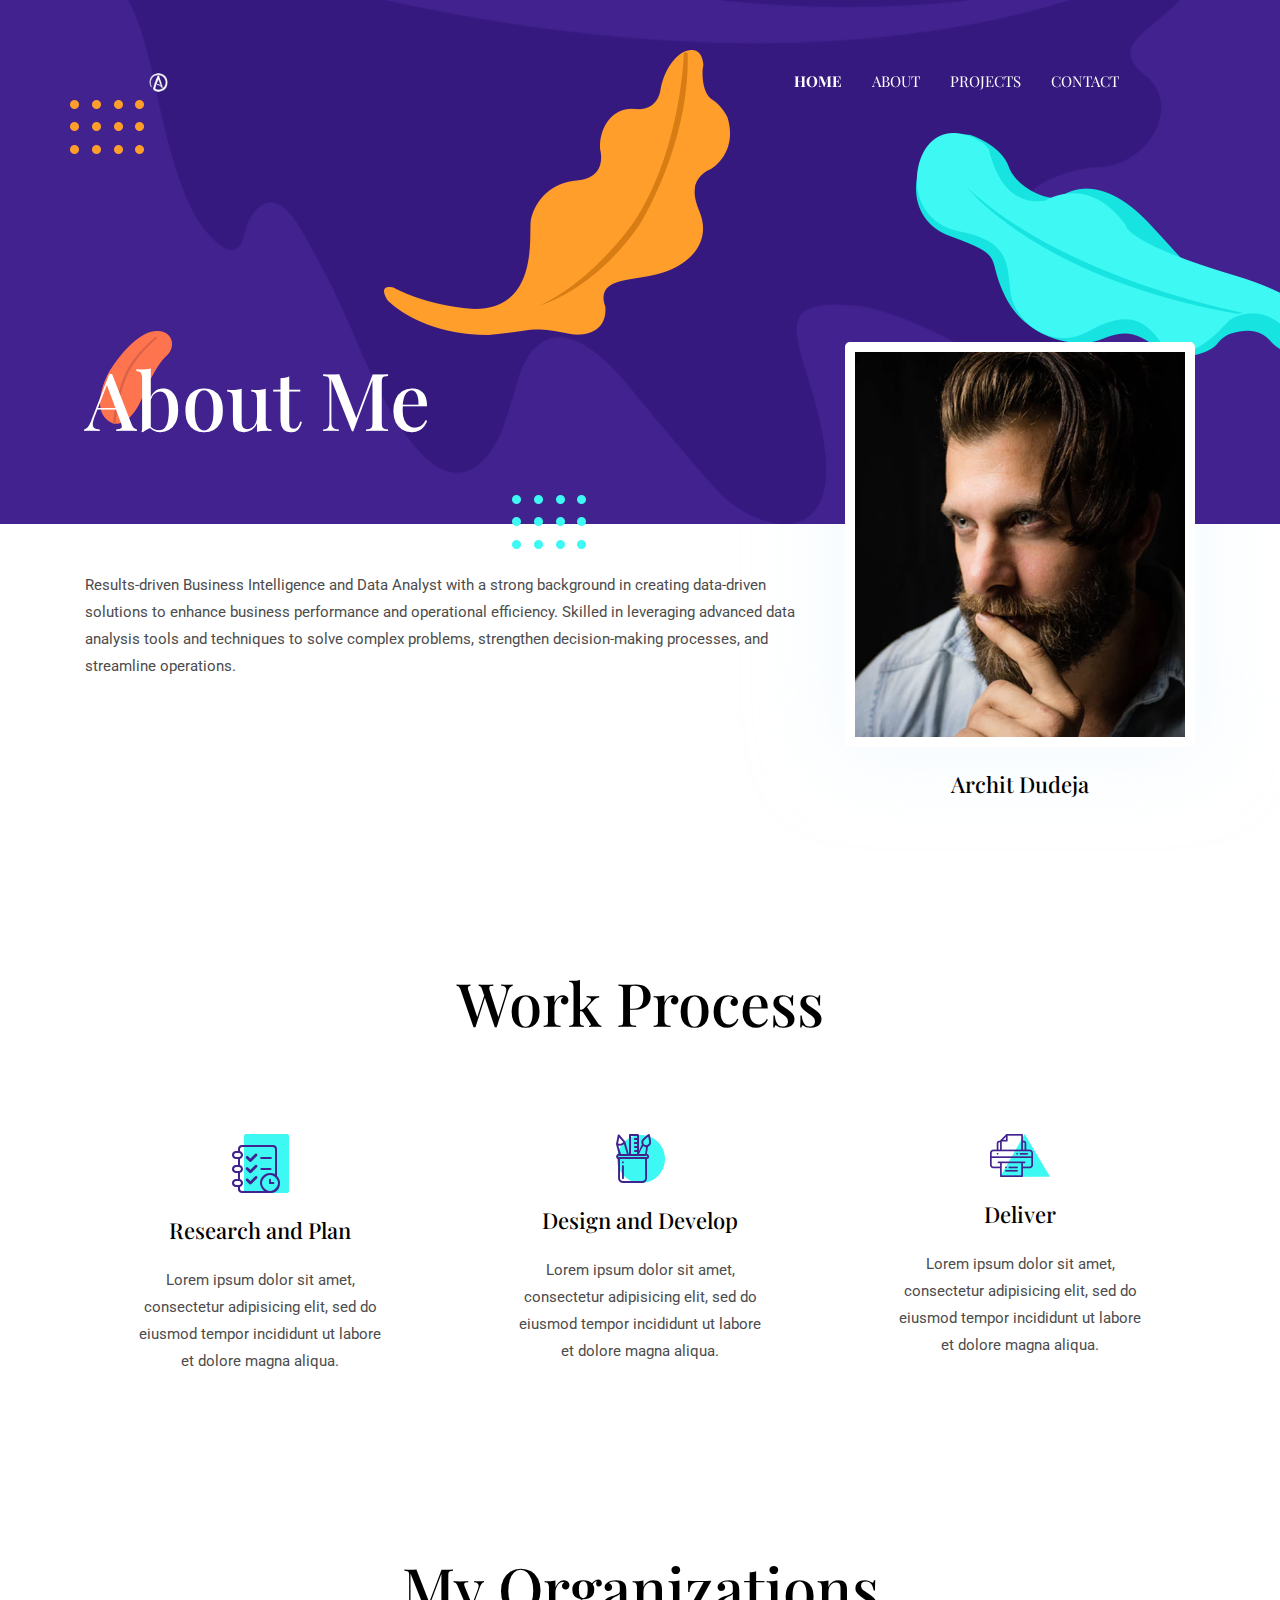
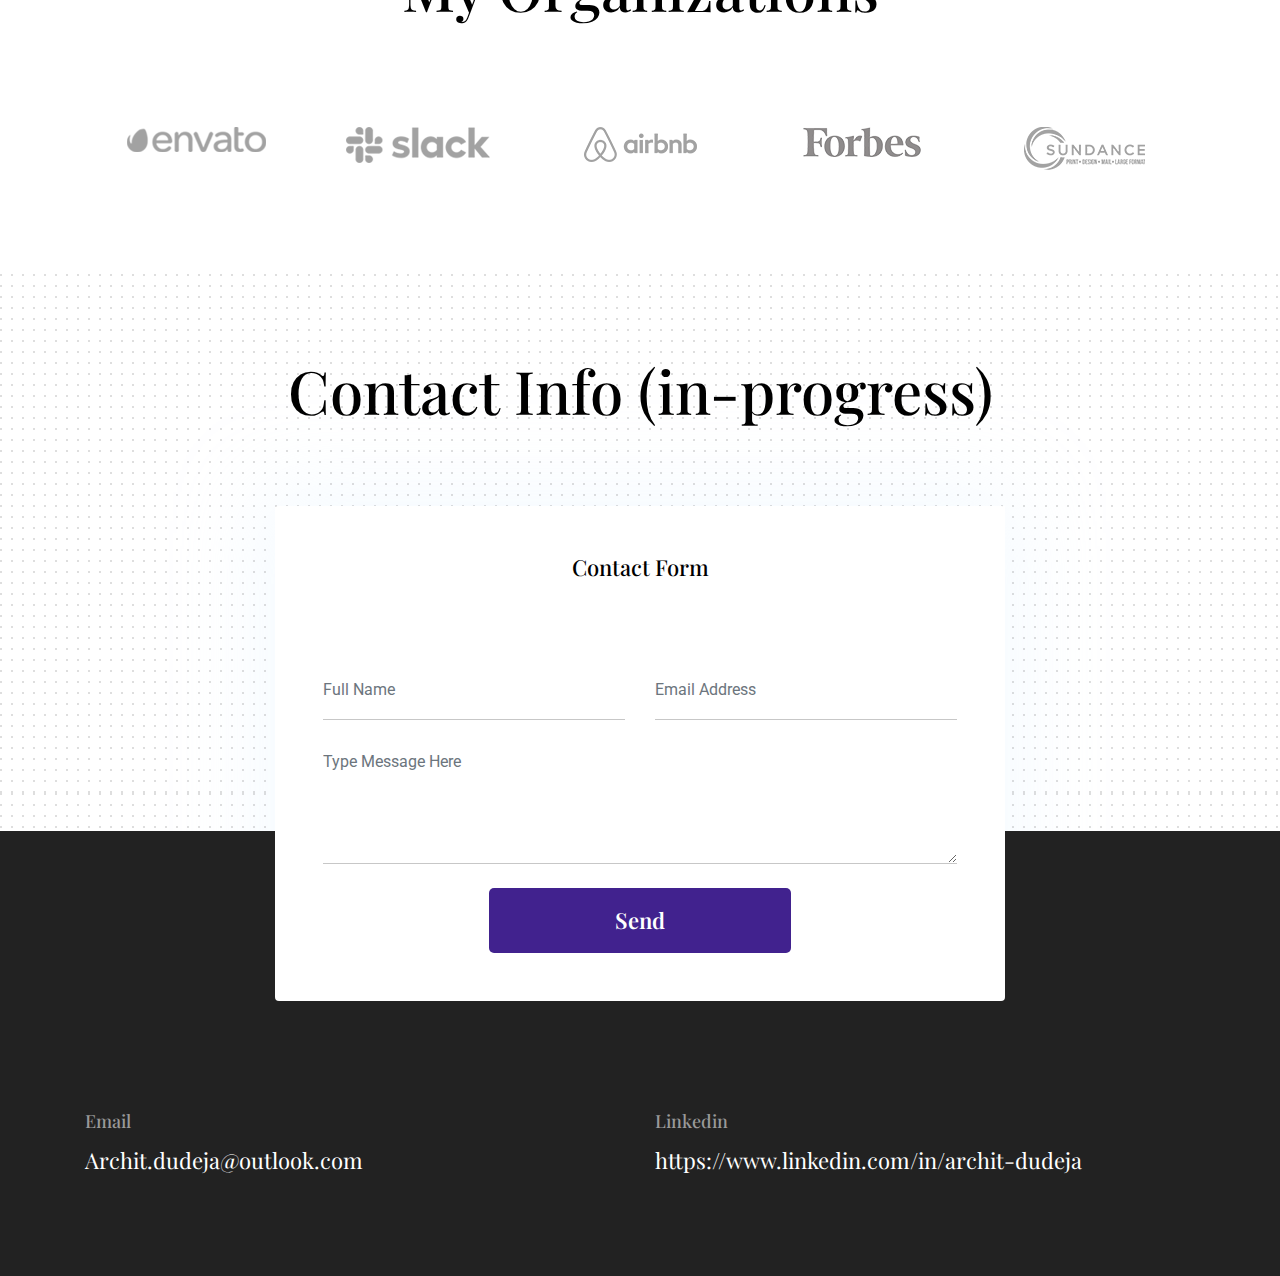
==== about.html @ 845e887b "New Website" ====
<!DOCTYPE html>


<html lang="en">
<head>

  <!-- Basic Page Needs
  ================================================== -->
  <meta charset="utf-8">
  <title>Archit Dudeja's Portfolio </title>

  <!-- Mobile Specific Metas
  ================================================== -->
  <meta http-equiv="X-UA-Compatible" content="IE=edge">
  <meta name="description" content="Portfolio">
  <meta name="viewport" content="width=device-width, initial-scale=1.0, maximum-scale=5.0">
  <meta name="author" content="Archit Dudeja">
  <meta name="generator" content="Themefisher Kross Template v1.0">
  
  <!-- theme meta -->
  <meta name="theme-name" content="kross" />
  
  <!-- Favicon -->
  <link rel="shortcut icon" type="image/x-icon" href="images/icon.ico" />
  
  <!-- Bootstrap -->
  <link rel="stylesheet" href="plugins/bootstrap/bootstrap.min.css">
  <!-- slick slider -->
  <link rel="stylesheet" href="plugins/slick/slick.css">
  <!-- themefy-icon -->
  <link rel="stylesheet" href="plugins/themify-icons/themify-icons.css">

  <!-- Main Stylesheet -->
  <link href="css/style.css" rel="stylesheet">

</head>
<body>
  

<header class="navigation fixed-top">
  <nav class="navbar navbar-expand-lg navbar-dark">
    <a class="navbar-brand font-tertiary h3" href="index.html"><img src="images/adlogo.png" alt="Archit Dudeja" height="4%" width="4%" ></a>
    <button class="navbar-toggler" type="button" data-toggle="collapse" data-target="#navigation"
      aria-controls="navigation" aria-expanded="false" aria-label="Toggle navigation">
      <span class="navbar-toggler-icon"></span>
    </button>

    <div class="collapse navbar-collapse text-center" id="navigation">
      <ul class="navbar-nav ml-auto">
        <li class="nav-item active">
          <a class="nav-link" href="index.html">Home</a>
        </li>
        <li class="nav-item">
          <a class="nav-link" href="about.html">about</a>
        </li>
        <li class="nav-item">
          <a class="nav-link" href="index.html#projects">Projects</a>
        </li>
        <li class="nav-item">
          <a class="nav-link" href="index.html#contact">Contact</a>
        </li>
      </ul>
    </div>
  </nav>
</header>

<!-- page title -->
<section class="page-title-alt bg-primary position-relative">
  <div class="container">
    <div class="row">
      <div class="col-12">
        <h1 class="text-white font-tertiary">About Me</h1>
      </div>
    </div>
  </div>
  <!-- background shapes -->
  <img src="images/illustrations/leaf-bg-top.png" alt="illustrations" class="bg-shape-1 w-100">
  <img src="images/illustrations/dots-group-sm.png" alt="illustrations" class="bg-shape-2">
  <img src="images/illustrations/leaf-yellow.png" alt="illustrations" class="bg-shape-3">
  <img src="images/illustrations/leaf-orange.png" alt="illustrations" class="bg-shape-4">
  <img src="images/illustrations/dots-group-cyan.png" alt="illustrations" class="bg-shape-5">
  <img src="images/illustrations/leaf-cyan-lg.png" alt="illustrations" class="bg-shape-6">
</section>
<!-- /page title -->

<!-- about -->
<section class="section pt-5">
  <div class="container">
    <div class="row">
      <div class="col-md-8">
        <p>Results-driven Business Intelligence and Data Analyst with a strong background in creating data-driven solutions to enhance business
          performance and operational efficiency. Skilled in leveraging advanced data analysis tools and techniques to solve complex problems,
          strengthen decision-making processes, and streamline operations.</p>
        
      </div>
      <div class="col-md-4 text-center drag-lg-top">
        <div class="shadow-down mb-4">
          <img src="images/about/author.jpg" alt="author" class="img-fluid w-100 rounded-lg border-thick border-white">
        </div>
        <h4>Archit Dudeja</h4>
      </div>
    </div>
  </div>
</section>
<!-- /about -->

<!-- Work Process -->
<section class="section">
  <div class="container">
    <div class="row justify-content-around">
      <div class="col-lg-12 text-center">
        <h2 class="section-title">Work Process</h2>
      </div>
      <div class="col-lg-3 col-md-4 text-center hover-shadow pt-3">
        <div class="">
          <img src="images/icons/plan.png" class="mb-4" alt="icon">
          <h4 class="mb-4">Research and Plan</h4>
          <p>Lorem ipsum dolor sit amet, consectetur adipisicing elit, sed do eiusmod tempor incididunt ut labore et
            dolore magna aliqua.</p>
        </div>
      </div>
      <div class="col-lg-3 col-md-4 text-center hover-shadow pt-3">
        <img src="images/icons/design.png" class="mb-4" alt="icon">
        <h4 class="mb-4">Design and Develop</h4>
        <p>Lorem ipsum dolor sit amet, consectetur adipisicing elit, sed do eiusmod tempor incididunt ut labore et
          dolore magna aliqua.</p>
      </div>
      <div class="col-lg-3 col-md-4 text-center hover-shadow pt-3">
        <img src="images/icons/print.png" class="mb-4" alt="icon">
        <h4 class="mb-4">Deliver</h4>
        <p>Lorem ipsum dolor sit amet, consectetur adipisicing elit, sed do eiusmod tempor incididunt ut labore et
          dolore magna aliqua.</p>
      </div>
    </div>
  </div>
</section>
<!-- ./Work Process -->

<!-- team --
<section class="section bg-cover" data-background="images/backgrounds/team-bg.png">
  <div class="container">
    <div class="row">
      <div class="col-12 text-center">
        <h2 class="section-title">My Team</h2>
      </div>
      <div class="col-md-4 col-sm-6 mb-4 mb-md-0">
        <div class="card text-center">
          <img src="images/team/member-1.png" class="card-img-top">
          <div class="card-body">
            <h4 class="card-title">Jack Schenziwe</h4>
            <p class="text-light font-secondary">Project Manager</p>
          </div>
        </div>
      </div>
      <div class="col-md-4 col-sm-6 mb-4 mb-md-0">
        <div class="card text-center">
          <img src="images/team/member-2.png" class="card-img-top">
          <div class="card-body">
            <h4 class="card-title">Jack Schenziwe</h4>
            <p class="text-light font-secondary">Project Manager</p>
          </div>
        </div>
      </div>
      <div class="col-md-4 col-sm-6 mb-4 mb-md-0">
        <div class="card text-center">
          <img src="images/team/member-3.png" class="card-img-top">
          <div class="card-body">
            <h4 class="card-title">Jack Schenziwe</h4>
            <p class="text-light font-secondary">Project Manager</p>
          </div>
        </div>
      </div>
    </div>
  </div>
</section>
 /team -->

<!-- clients -->
<section class="section">
  <div class="container">
    <div class="row">
      <div class="col-12 text-center">
        <h2 class="section-title">My Organizations</h2>
      </div>
    </div>
    <div class="row">
      <div class="col-12">
        <div class="client-logo-slider d-flex align-items-center">
          <a href="contact.html" class="text-center d-block outline-0 p-4"><img class="d-unset img-fluid"
              src="images/clients-logo/client-logo-1.png" alt="client-logo"></a>
          <a href="contact.html" class="text-center d-block outline-0 p-4"><img class="d-unset img-fluid"
              src="images/clients-logo/client-logo-2.png" alt="client-logo"></a>
          <a href="contact.html" class="text-center d-block outline-0 p-4"><img class="d-unset img-fluid"
              src="images/clients-logo/client-logo-3.png" alt="client-logo"></a>
          <a href="contact.html" class="text-center d-block outline-0 p-4"><img class="d-unset img-fluid"
              src="images/clients-logo/client-logo-4.png" alt="client-logo"></a>
          <a href="contact.html" class="text-center d-block outline-0 p-4"><img class="d-unset img-fluid"
              src="images/clients-logo/client-logo-5.png" alt="client-logo"></a>
          <a href="contact.html" class="text-center d-block outline-0 p-4"><img class="d-unset img-fluid"
              src="images/clients-logo/client-logo-1.png" alt="client-logo"></a>
          <a href="contact.html" class="text-center d-block outline-0 p-4"><img class="d-unset img-fluid"
              src="images/clients-logo/client-logo-2.png" alt="client-logo"></a>
          <a href="contact.html" class="text-center d-block outline-0 p-4"><img class="d-unset img-fluid"
              src="images/clients-logo/client-logo-3.png" alt="client-logo"></a>
          <a href="contact.html" class="text-center d-block outline-0 p-4"><img class="d-unset img-fluid"
              src="images/clients-logo/client-logo-4.png" alt="client-logo"></a>
          <a href="contact.html" class="text-center d-block outline-0 p-4"><img class="d-unset img-fluid"
              src="images/clients-logo/client-logo-5.png" alt="client-logo"></a>
        </div>
      </div>
    </div>
  </div>
</section>
<!-- /clients -->

<!-- contact -->
<section class="section section-on-footer" data-background="images/backgrounds/bg-dots.png">
  <div class="container">
    <div class="row">
      <div class="col-12 text-center">
        <h2 class="section-title">Contact Info (in-progress)</h2>
      </div>
      <div class="col-lg-8 mx-auto">
        <div class="bg-white rounded text-center p-5 shadow-down">
          <h4 class="mb-80">Contact Form</h4>
          <form action="#" class="row">
            <div class="col-md-6">
              <input type="text" id="name" name="name" placeholder="Full Name" class="form-control px-0 mb-4" required>
            </div>
            <div class="col-md-6">
              <input type="email" id="email" name="email" placeholder="Email Address" class="form-control px-0 mb-4" required>
            </div>
            <div class="col-12">
              <textarea name="message" id="message" class="form-control px-0 mb-4"
                placeholder="Type Message Here" required></textarea>
            </div>
            <div class="col-lg-6 col-10 mx-auto">
              <button class="btn btn-primary w-100">send</button>
            </div>
          </form>
        </div>
      </div>
    </div>
  </div>
</section>
<!-- /contact -->

<!-- footer -->
<footer class="bg-dark footer-section">
  <div class="section" id="contact">
    <div class="container">
      <div class="row">
        <div class="col-md-6">
          <h5 class="text-light">Email</h5>
          <p class="text-white paragraph-lg font-secondary">Archit.dudeja@outlook.com</p>
        </div>
        
        <div class="col-md-6">
          <h5 class="text-light">Linkedin</h5>
          <p class="text-white paragraph-lg font-secondary">https://www.linkedin.com/in/archit-dudeja</p>
        </div>
      </div>
    </div>
  </div>
 
</footer>
<!-- /footer -->
<!-- /footer -->

<!-- jQuery -->
<script src="plugins/jQuery/jquery.min.js"></script>
<!-- Bootstrap JS -->
<script src="plugins/bootstrap/bootstrap.min.js"></script>
<!-- slick slider -->
<script src="plugins/slick/slick.min.js"></script>
<!-- filter -->
<script src="plugins/shuffle/shuffle.min.js"></script>

<!-- Main Script -->
<script src="js/script.js"></script>

</body>
</html>
---- plugins/themify-icons/themify-icons.css ----
@font-face{font-family:themify;src:url(fonts/themify.eot?-fvbane);src:url(fonts/themify.eot?#iefix-fvbane) format('embedded-opentype'),url(fonts/themify.woff?-fvbane) format('woff'),url(fonts/themify.ttf?-fvbane) format('truetype'),url(fonts/themify.svg?-fvbane#themify) format('svg');font-weight:400;font-style:normal}[class*=" ti-"],[class^=ti-]{font-family:themify;speak:none;font-style:normal;font-weight:400;font-variant:normal;text-transform:none;line-height:1;-webkit-font-smoothing:antialiased;-moz-osx-font-smoothing:grayscale}.ti-wand:before{content:"\e600"}.ti-volume:before{content:"\e601"}.ti-user:before{content:"\e602"}.ti-unlock:before{content:"\e603"}.ti-unlink:before{content:"\e604"}.ti-trash:before{content:"\e605"}.ti-thought:before{content:"\e606"}.ti-target:before{content:"\e607"}.ti-tag:before{content:"\e608"}.ti-tablet:before{content:"\e609"}.ti-star:before{content:"\e60a"}.ti-spray:before{content:"\e60b"}.ti-signal:before{content:"\e60c"}.ti-shopping-cart:before{content:"\e60d"}.ti-shopping-cart-full:before{content:"\e60e"}.ti-settings:before{content:"\e60f"}.ti-search:before{content:"\e610"}.ti-zoom-in:before{content:"\e611"}.ti-zoom-out:before{content:"\e612"}.ti-cut:before{content:"\e613"}.ti-ruler:before{content:"\e614"}.ti-ruler-pencil:before{content:"\e615"}.ti-ruler-alt:before{content:"\e616"}.ti-bookmark:before{content:"\e617"}.ti-bookmark-alt:before{content:"\e618"}.ti-reload:before{content:"\e619"}.ti-plus:before{content:"\e61a"}.ti-pin:before{content:"\e61b"}.ti-pencil:before{content:"\e61c"}.ti-pencil-alt:before{content:"\e61d"}.ti-paint-roller:before{content:"\e61e"}.ti-paint-bucket:before{content:"\e61f"}.ti-na:before{content:"\e620"}.ti-mobile:before{content:"\e621"}.ti-minus:before{content:"\e622"}.ti-medall:before{content:"\e623"}.ti-medall-alt:before{content:"\e624"}.ti-marker:before{content:"\e625"}.ti-marker-alt:before{content:"\e626"}.ti-arrow-up:before{content:"\e627"}.ti-arrow-right:before{content:"\e628"}.ti-arrow-left:before{content:"\e629"}.ti-arrow-down:before{content:"\e62a"}.ti-lock:before{content:"\e62b"}.ti-location-arrow:before{content:"\e62c"}.ti-link:before{content:"\e62d"}.ti-layout:before{content:"\e62e"}.ti-layers:before{content:"\e62f"}.ti-layers-alt:before{content:"\e630"}.ti-key:before{content:"\e631"}.ti-import:before{content:"\e632"}.ti-image:before{content:"\e633"}.ti-heart:before{content:"\e634"}.ti-heart-broken:before{content:"\e635"}.ti-hand-stop:before{content:"\e636"}.ti-hand-open:before{content:"\e637"}.ti-hand-drag:before{content:"\e638"}.ti-folder:before{content:"\e639"}.ti-flag:before{content:"\e63a"}.ti-flag-alt:before{content:"\e63b"}.ti-flag-alt-2:before{content:"\e63c"}.ti-eye:before{content:"\e63d"}.ti-export:before{content:"\e63e"}.ti-exchange-vertical:before{content:"\e63f"}.ti-desktop:before{content:"\e640"}.ti-cup:before{content:"\e641"}.ti-crown:before{content:"\e642"}.ti-comments:before{content:"\e643"}.ti-comment:before{content:"\e644"}.ti-comment-alt:before{content:"\e645"}.ti-close:before{content:"\e646"}.ti-clip:before{content:"\e647"}.ti-angle-up:before{content:"\e648"}.ti-angle-right:before{content:"\e649"}.ti-angle-left:before{content:"\e64a"}.ti-angle-down:before{content:"\e64b"}.ti-check:before{content:"\e64c"}.ti-check-box:before{content:"\e64d"}.ti-camera:before{content:"\e64e"}.ti-announcement:before{content:"\e64f"}.ti-brush:before{content:"\e650"}.ti-briefcase:before{content:"\e651"}.ti-bolt:before{content:"\e652"}.ti-bolt-alt:before{content:"\e653"}.ti-blackboard:before{content:"\e654"}.ti-bag:before{content:"\e655"}.ti-move:before{content:"\e656"}.ti-arrows-vertical:before{content:"\e657"}.ti-arrows-horizontal:before{content:"\e658"}.ti-fullscreen:before{content:"\e659"}.ti-arrow-top-right:before{content:"\e65a"}.ti-arrow-top-left:before{content:"\e65b"}.ti-arrow-circle-up:before{content:"\e65c"}.ti-arrow-circle-right:before{content:"\e65d"}.ti-arrow-circle-left:before{content:"\e65e"}.ti-arrow-circle-down:before{content:"\e65f"}.ti-angle-double-up:before{content:"\e660"}.ti-angle-double-right:before{content:"\e661"}.ti-angle-double-left:before{content:"\e662"}.ti-angle-double-down:before{content:"\e663"}.ti-zip:before{content:"\e664"}.ti-world:before{content:"\e665"}.ti-wheelchair:before{content:"\e666"}.ti-view-list:before{content:"\e667"}.ti-view-list-alt:before{content:"\e668"}.ti-view-grid:before{content:"\e669"}.ti-uppercase:before{content:"\e66a"}.ti-upload:before{content:"\e66b"}.ti-underline:before{content:"\e66c"}.ti-truck:before{content:"\e66d"}.ti-timer:before{content:"\e66e"}.ti-ticket:before{content:"\e66f"}.ti-thumb-up:before{content:"\e670"}.ti-thumb-down:before{content:"\e671"}.ti-text:before{content:"\e672"}.ti-stats-up:before{content:"\e673"}.ti-stats-down:before{content:"\e674"}.ti-split-v:before{content:"\e675"}.ti-split-h:before{content:"\e676"}.ti-smallcap:before{content:"\e677"}.ti-shine:before{content:"\e678"}.ti-shift-right:before{content:"\e679"}.ti-shift-left:before{content:"\e67a"}.ti-shield:before{content:"\e67b"}.ti-notepad:before{content:"\e67c"}.ti-server:before{content:"\e67d"}.ti-quote-right:before{content:"\e67e"}.ti-quote-left:before{content:"\e67f"}.ti-pulse:before{content:"\e680"}.ti-printer:before{content:"\e681"}.ti-power-off:before{content:"\e682"}.ti-plug:before{content:"\e683"}.ti-pie-chart:before{content:"\e684"}.ti-paragraph:before{content:"\e685"}.ti-panel:before{content:"\e686"}.ti-package:before{content:"\e687"}.ti-music:before{content:"\e688"}.ti-music-alt:before{content:"\e689"}.ti-mouse:before{content:"\e68a"}.ti-mouse-alt:before{content:"\e68b"}.ti-money:before{content:"\e68c"}.ti-microphone:before{content:"\e68d"}.ti-menu:before{content:"\e68e"}.ti-menu-alt:before{content:"\e68f"}.ti-map:before{content:"\e690"}.ti-map-alt:before{content:"\e691"}.ti-loop:before{content:"\e692"}.ti-location-pin:before{content:"\e693"}.ti-list:before{content:"\e694"}.ti-light-bulb:before{content:"\e695"}.ti-Italic:before{content:"\e696"}.ti-info:before{content:"\e697"}.ti-infinite:before{content:"\e698"}.ti-id-badge:before{content:"\e699"}.ti-hummer:before{content:"\e69a"}.ti-home:before{content:"\e69b"}.ti-help:before{content:"\e69c"}.ti-headphone:before{content:"\e69d"}.ti-harddrives:before{content:"\e69e"}.ti-harddrive:before{content:"\e69f"}.ti-gift:before{content:"\e6a0"}.ti-game:before{content:"\e6a1"}.ti-filter:before{content:"\e6a2"}.ti-files:before{content:"\e6a3"}.ti-file:before{content:"\e6a4"}.ti-eraser:before{content:"\e6a5"}.ti-envelope:before{content:"\e6a6"}.ti-download:before{content:"\e6a7"}.ti-direction:before{content:"\e6a8"}.ti-direction-alt:before{content:"\e6a9"}.ti-dashboard:before{content:"\e6aa"}.ti-control-stop:before{content:"\e6ab"}.ti-control-shuffle:before{content:"\e6ac"}.ti-control-play:before{content:"\e6ad"}.ti-control-pause:before{content:"\e6ae"}.ti-control-forward:before{content:"\e6af"}.ti-control-backward:before{content:"\e6b0"}.ti-cloud:before{content:"\e6b1"}.ti-cloud-up:before{content:"\e6b2"}.ti-cloud-down:before{content:"\e6b3"}.ti-clipboard:before{content:"\e6b4"}.ti-car:before{content:"\e6b5"}.ti-calendar:before{content:"\e6b6"}.ti-book:before{content:"\e6b7"}.ti-bell:before{content:"\e6b8"}.ti-basketball:before{content:"\e6b9"}.ti-bar-chart:before{content:"\e6ba"}.ti-bar-chart-alt:before{content:"\e6bb"}.ti-back-right:before{content:"\e6bc"}.ti-back-left:before{content:"\e6bd"}.ti-arrows-corner:before{content:"\e6be"}.ti-archive:before{content:"\e6bf"}.ti-anchor:before{content:"\e6c0"}.ti-align-right:before{content:"\e6c1"}.ti-align-left:before{content:"\e6c2"}.ti-align-justify:before{content:"\e6c3"}.ti-align-center:before{content:"\e6c4"}.ti-alert:before{content:"\e6c5"}.ti-alarm-clock:before{content:"\e6c6"}.ti-agenda:before{content:"\e6c7"}.ti-write:before{content:"\e6c8"}.ti-window:before{content:"\e6c9"}.ti-widgetized:before{content:"\e6ca"}.ti-widget:before{content:"\e6cb"}.ti-widget-alt:before{content:"\e6cc"}.ti-wallet:before{content:"\e6cd"}.ti-video-clapper:before{content:"\e6ce"}.ti-video-camera:before{content:"\e6cf"}.ti-vector:before{content:"\e6d0"}.ti-themify-logo:before{content:"\e6d1"}.ti-themify-favicon:before{content:"\e6d2"}.ti-themify-favicon-alt:before{content:"\e6d3"}.ti-support:before{content:"\e6d4"}.ti-stamp:before{content:"\e6d5"}.ti-split-v-alt:before{content:"\e6d6"}.ti-slice:before{content:"\e6d7"}.ti-shortcode:before{content:"\e6d8"}.ti-shift-right-alt:before{content:"\e6d9"}.ti-shift-left-alt:before{content:"\e6da"}.ti-ruler-alt-2:before{content:"\e6db"}.ti-receipt:before{content:"\e6dc"}.ti-pin2:before{content:"\e6dd"}.ti-pin-alt:before{content:"\e6de"}.ti-pencil-alt2:before{content:"\e6df"}.ti-palette:before{content:"\e6e0"}.ti-more:before{content:"\e6e1"}.ti-more-alt:before{content:"\e6e2"}.ti-microphone-alt:before{content:"\e6e3"}.ti-magnet:before{content:"\e6e4"}.ti-line-double:before{content:"\e6e5"}.ti-line-dotted:before{content:"\e6e6"}.ti-line-dashed:before{content:"\e6e7"}.ti-layout-width-full:before{content:"\e6e8"}.ti-layout-width-default:before{content:"\e6e9"}.ti-layout-width-default-alt:before{content:"\e6ea"}.ti-layout-tab:before{content:"\e6eb"}.ti-layout-tab-window:before{content:"\e6ec"}.ti-layout-tab-v:before{content:"\e6ed"}.ti-layout-tab-min:before{content:"\e6ee"}.ti-layout-slider:before{content:"\e6ef"}.ti-layout-slider-alt:before{content:"\e6f0"}.ti-layout-sidebar-right:before{content:"\e6f1"}.ti-layout-sidebar-none:before{content:"\e6f2"}.ti-layout-sidebar-left:before{content:"\e6f3"}.ti-layout-placeholder:before{content:"\e6f4"}.ti-layout-menu:before{content:"\e6f5"}.ti-layout-menu-v:before{content:"\e6f6"}.ti-layout-menu-separated:before{content:"\e6f7"}.ti-layout-menu-full:before{content:"\e6f8"}.ti-layout-media-right-alt:before{content:"\e6f9"}.ti-layout-media-right:before{content:"\e6fa"}.ti-layout-media-overlay:before{content:"\e6fb"}.ti-layout-media-overlay-alt:before{content:"\e6fc"}.ti-layout-media-overlay-alt-2:before{content:"\e6fd"}.ti-layout-media-left-alt:before{content:"\e6fe"}.ti-layout-media-left:before{content:"\e6ff"}.ti-layout-media-center-alt:before{content:"\e700"}.ti-layout-media-center:before{content:"\e701"}.ti-layout-list-thumb:before{content:"\e702"}.ti-layout-list-thumb-alt:before{content:"\e703"}.ti-layout-list-post:before{content:"\e704"}.ti-layout-list-large-image:before{content:"\e705"}.ti-layout-line-solid:before{content:"\e706"}.ti-layout-grid4:before{content:"\e707"}.ti-layout-grid3:before{content:"\e708"}.ti-layout-grid2:before{content:"\e709"}.ti-layout-grid2-thumb:before{content:"\e70a"}.ti-layout-cta-right:before{content:"\e70b"}.ti-layout-cta-left:before{content:"\e70c"}.ti-layout-cta-center:before{content:"\e70d"}.ti-layout-cta-btn-right:before{content:"\e70e"}.ti-layout-cta-btn-left:before{content:"\e70f"}.ti-layout-column4:before{content:"\e710"}.ti-layout-column3:before{content:"\e711"}.ti-layout-column2:before{content:"\e712"}.ti-layout-accordion-separated:before{content:"\e713"}.ti-layout-accordion-merged:before{content:"\e714"}.ti-layout-accordion-list:before{content:"\e715"}.ti-ink-pen:before{content:"\e716"}.ti-info-alt:before{content:"\e717"}.ti-help-alt:before{content:"\e718"}.ti-headphone-alt:before{content:"\e719"}.ti-hand-point-up:before{content:"\e71a"}.ti-hand-point-right:before{content:"\e71b"}.ti-hand-point-left:before{content:"\e71c"}.ti-hand-point-down:before{content:"\e71d"}.ti-gallery:before{content:"\e71e"}.ti-face-smile:before{content:"\e71f"}.ti-face-sad:before{content:"\e720"}.ti-credit-card:before{content:"\e721"}.ti-control-skip-forward:before{content:"\e722"}.ti-control-skip-backward:before{content:"\e723"}.ti-control-record:before{content:"\e724"}.ti-control-eject:before{content:"\e725"}.ti-comments-smiley:before{content:"\e726"}.ti-brush-alt:before{content:"\e727"}.ti-youtube:before{content:"\e728"}.ti-vimeo:before{content:"\e729"}.ti-twitter:before{content:"\e72a"}.ti-time:before{content:"\e72b"}.ti-tumblr:before{content:"\e72c"}.ti-skype:before{content:"\e72d"}.ti-share:before{content:"\e72e"}.ti-share-alt:before{content:"\e72f"}.ti-rocket:before{content:"\e730"}.ti-pinterest:before{content:"\e731"}.ti-new-window:before{content:"\e732"}.ti-microsoft:before{content:"\e733"}.ti-list-ol:before{content:"\e734"}.ti-linkedin:before{content:"\e735"}.ti-layout-sidebar-2:before{content:"\e736"}.ti-layout-grid4-alt:before{content:"\e737"}.ti-layout-grid3-alt:before{content:"\e738"}.ti-layout-grid2-alt:before{content:"\e739"}.ti-layout-column4-alt:before{content:"\e73a"}.ti-layout-column3-alt:before{content:"\e73b"}.ti-layout-column2-alt:before{content:"\e73c"}.ti-instagram:before{content:"\e73d"}.ti-google:before{content:"\e73e"}.ti-github:before{content:"\e73f"}.ti-flickr:before{content:"\e740"}.ti-facebook:before{content:"\e741"}.ti-dropbox:before{content:"\e742"}.ti-dribbble:before{content:"\e743"}.ti-apple:before{content:"\e744"}.ti-android:before{content:"\e745"}.ti-save:before{content:"\e746"}.ti-save-alt:before{content:"\e747"}.ti-yahoo:before{content:"\e748"}.ti-wordpress:before{content:"\e749"}.ti-vimeo-alt:before{content:"\e74a"}.ti-twitter-alt:before{content:"\e74b"}.ti-tumblr-alt:before{content:"\e74c"}.ti-trello:before{content:"\e74d"}.ti-stack-overflow:before{content:"\e74e"}.ti-soundcloud:before{content:"\e74f"}.ti-sharethis:before{content:"\e750"}.ti-sharethis-alt:before{content:"\e751"}.ti-reddit:before{content:"\e752"}.ti-pinterest-alt:before{content:"\e753"}.ti-microsoft-alt:before{content:"\e754"}.ti-linux:before{content:"\e755"}.ti-jsfiddle:before{content:"\e756"}.ti-joomla:before{content:"\e757"}.ti-html5:before{content:"\e758"}.ti-flickr-alt:before{content:"\e759"}.ti-email:before{content:"\e75a"}.ti-drupal:before{content:"\e75b"}.ti-dropbox-alt:before{content:"\e75c"}.ti-css3:before{content:"\e75d"}.ti-rss:before{content:"\e75e"}.ti-rss-alt:before{content:"\e75f"}
---- css/style.css ----
/**
 * WEBSITE: https://themefisher.com
 * TWITTER: https://twitter.com/themefisher
 * FACEBOOK: https://www.facebook.com/themefisher
 * GITHUB: https://github.com/themefisher/
 */

/*  typography */
@import url("https://fonts.googleapis.com/css?family=Playfair+Display:700|Roboto:400");
body {
  line-height: 1.2;
  font-family: "Roboto", sans-serif;
  -webkit-font-smoothing: antialiased;
  font-size: 15px;
  color: #4c4c4c;
}

p, .paragraph {
  font-weight: 400;
  color: #4c4c4c;
  font-size: 15px;
  line-height: 1.8;
  font-family: "Roboto", sans-serif;
}
p-lg, .paragraph-lg {
  font-size: 22px;
}

h1, h2, h3, h4, h5, h6 {
  color: #000;
  font-family: "Playfair Display", serif;
  line-height: 1.2;
}

h1, .h1 {
  font-size: 80px;
}
@media (max-width: 991px) {
  h1, .h1 {
    font-size: 65px;
  }
}

h2, .h2 {
  font-size: 60px;
}
@media (max-width: 991px) {
  h2, .h2 {
    font-size: 50px;
  }
}

h3, .h3 {
  font-size: 40px;
}

h4, .h4 {
  font-size: 22px;
}

h5, .h5 {
  font-size: 18px;
}

h6, .h6 {
  font-size: 14px;
}

/* Button style */
.btn {
  font-size: 22px;
  font-family: "Playfair Display", serif;
  text-transform: capitalize;
  padding: 16px 44px;
  border-radius: 5px;
  font-weight: 600;
  border: 0;
  position: relative;
  z-index: 1;
  transition: 0.2s ease;
}
.btn:focus {
  outline: 0;
  box-shadow: none !important;
}
.btn:active {
  box-shadow: none;
}
.btn-sm {
  font-size: 15px;
  padding: 10px 30px;
}
.btn-xs {
  padding: 5px 10px;
  font-size: 15px;
}

.btn-primary {
  background: #41228e;
  color: #fff;
}
.btn-primary:active {
  background: #542cb7 !important;
}
.btn-primary:hover {
  background: #542cb7;
}
.btn-primary.focus, .btn-primary.active {
  background: #542cb7 !important;
  box-shadow: none !important;
}

.btn-transparent {
  background: transparent;
  color: #41228e;
  font-weight: bold;
}
.btn-transparent:active, .btn-transparent:hover {
  color: #41228e;
}

body {
  background-color: #fff;
  overflow-x: hidden;
}

::-moz-selection {
  background: #542cb7;
  color: #fff;
}

::selection {
  background: #542cb7;
  color: #fff;
}

/* preloader */
.preloader {
  position: fixed;
  top: 0;
  left: 0;
  right: 0;
  bottom: 0;
  background-color: #fff;
  z-index: 999;
  display: flex;
  align-items: center;
  justify-content: center;
}

ol,
ul {
  list-style-type: none;
  margin: 0px;
}

img {
  vertical-align: middle;
  border: 0;
}

a,
a:hover,
a:focus {
  text-decoration: none;
}

a,
button,
select {
  cursor: pointer;
  transition: 0.2s ease;
}
a:focus,
button:focus,
select:focus {
  outline: 0;
}

a.text-dark:hover {
  color: #41228e !important;
}

a:hover {
  color: #41228e;
}

.slick-slide {
  outline: 0;
}

.section {
  padding-top: 80px;
  padding-bottom: 80px;
}
.section-title {
  margin-bottom: 80px;
  font-family: "Playfair Display", serif;
}

.bg-cover {
  background-size: cover;
  background-position: center center;
  background-repeat: no-repeat;
}

/* overlay */
.overlay {
  position: relative;
}
.overlay::before {
  position: absolute;
  content: "";
  height: 100%;
  width: 100%;
  top: 0;
  left: 0;
  background: #000;
  opacity: 0.5;
}

.outline-0 {
  outline: 0 !important;
}

.d-unset {
  display: unset !important;
}

.bg-primary {
  background: #41228e !important;
}

.bg-gray {
  background: #eaeaea !important;
}

.text-primary {
  color: #41228e !important;
}

.text-color {
  color: #4c4c4c;
}

.text-dark {
  color: #000 !important;
}

.text-light {
  color: #999999 !important;
}

.mb-10 {
  margin-bottom: 10px !important;
}

.mb-20 {
  margin-bottom: 20px !important;
}

.mb-30 {
  margin-bottom: 30px !important;
}

.mb-40 {
  margin-bottom: 40px !important;
}

.mb-50 {
  margin-bottom: 50px !important;
}

.mb-60 {
  margin-bottom: 60px !important;
}

.mb-70 {
  margin-bottom: 70px !important;
}

.mb-80 {
  margin-bottom: 80px !important;
}

.mb-90 {
  margin-bottom: 90px !important;
}

.mb-100 {
  margin-bottom: 100px !important;
}

.zindex-1 {
  z-index: 1;
}

.rounded-lg {
  border-radius: 15px;
}

.overflow-hidden {
  overflow: hidden;
}

.font-secondary {
  font-family: "Playfair Display", serif !important;
}

.font-tertiary {
  font-family: "Playfair Display", serif !important;
}

.shadow {
  box-shadow: 0px 18px 39.1px 6.9px rgba(224, 241, 255, 0.34) !important;
}

.bg-dark {
  background-color: #222222 !important;
}

/* icon */
.icon {
  font-size: 45px;
}

.icon-bg {
  height: 100px;
  width: 100px;
  line-height: 100px;
  text-align: center;
}

.icon-light {
  color: #c8d5ef;
}

/* /icon */
/* slick slider */
.slick-dots {
  text-align: center;
  padding-left: 0;
}
.slick-dots li {
  display: inline-block;
  margin: 2px;
}
.slick-dots li.slick-active button {
  background: #fff;
  width: 25px;
}
.slick-dots li button {
  height: 6px;
  width: 12px;
  background: rgba(255, 255, 255, 0.5);
  color: transparent;
  border-radius: 10px;
  overflow: hidden;
  transition: 0.2s ease;
  border: 0;
}

/* /slick slider */
/* form */
.form-control {
  border: 0;
  border-radius: 0;
  border-bottom: 1px solid #c7c7c7;
  height: 60px;
}
.form-control:focus {
  border-color: #41228e;
  outline: 0;
  box-shadow: none !important;
}

textarea.form-control {
  height: 120px;
}

/* /form */
/* card */
.card {
  border: 0;
}
.card-header {
  border: 0;
}
.card-footer {
  border: 0;
}

/* /card */
.navigation {
  padding: 40px 130px;
  transition: 0.3s ease;
}
.navigation.nav-bg {
  background-color: #41228e;
  padding: 15px 100px;
}
@media (max-width: 991px) {
  .navigation.nav-bg {
    padding: 15px 20px;
  }
}
@media (max-width: 991px) {
  .navigation {
    padding: 20px;
    background: #41228e;
  }
}

.navbar .nav-item .nav-link {
  font-family: "Playfair Display", serif;
  text-transform: uppercase;
  padding: 15px;
}
.navbar .nav-item.active {
  font-weight: bold;
}

.navbar-dark .navbar-nav .nav-link {
  color: #fff;
}

.hero-area {
  padding: 300px 0 200px;
  position: relative;
}
@media (max-width: 767px) {
  .hero-area {
    padding: 250px 0 150px;
    overflow: hidden;
  }
}
.hero-area h1 {
  position: relative;
  z-index: 2;
}

.layer {
  position: absolute;
  z-index: 1;
}

#l1 {
  bottom: 0;
  left: 0;
}

#l2 {
  top: 190px;
  left: -250px;
}

#l3 {
  top: 200px;
  left: 40%;
}

#l4 {
  top: 200px;
  right: 40%;
}

#l5 {
  top: 100px;
  right: -150px;
}

#l6 {
  bottom: -20px;
  left: 10%;
}

#l7 {
  bottom: 100px;
  left: 20%;
}

#l8 {
  bottom: 160px;
  right: 45%;
}

#l9 {
  bottom: 100px;
  right: -10px;
}

.layer-bg {
  position: absolute;
  bottom: 0;
  left: 0;
}

/* skills */
.progress-wrapper {
  height: 130px;
  overflow: hidden;
}

.wave {
  position: absolute;
  width: 100%;
  height: 100%;
}
.wave::before, .wave::after {
  content: "";
  position: absolute;
  width: 800px;
  height: 800px;
  bottom: 0;
  left: 50%;
  background-color: rgba(255, 255, 255, 0.4);
  border-radius: 45%;
  transform: translateX(-50%) rotate(0);
  -webkit-animation: rotate 6s linear infinite;
          animation: rotate 6s linear infinite;
  z-index: 10;
}
.wave::after {
  border-radius: 47%;
  background-color: rgba(255, 255, 255, 0.9);
  transform: translateX(-50%) rotate(0);
  -webkit-animation: rotate 10s linear -5s infinite;
          animation: rotate 10s linear -5s infinite;
  z-index: 20;
}

@-webkit-keyframes rotate {
  50% {
    transform: translateX(-50%) rotate(180deg);
  }
  100% {
    transform: translateX(-50%) rotate(360deg);
  }
}

@keyframes rotate {
  50% {
    transform: translateX(-50%) rotate(180deg);
  }
  100% {
    transform: translateX(-50%) rotate(360deg);
  }
}
/* /skills */
/* education */
.edu-bg-image {
  position: absolute;
  left: 0;
  top: -300px;
  z-index: -1;
}

/* /education */
/* service */
.hover-bg-primary {
  transition: 0.3s ease;
}
.hover-bg-primary:hover {
  background: #41228e;
}
.hover-bg-primary:hover * {
  color: #fff;
}

.active-bg-primary {
  transition: 0.3s ease;
  background: #41228e;
}
.active-bg-primary * {
  color: #fff;
}

.hover-shadow {
  transition: 0.2s ease;
}
.hover-shadow:hover {
  box-shadow: 0px 18px 40px 8px rgba(224, 241, 255, 0.54) !important;
}

/* /service */
/* portfolio */
.hover-wrapper {
  overflow: hidden;
}
.hover-wrapper img {
  transition: 0.3s ease;
  transform: scale(1.1);
}
.hover-wrapper:hover img {
  transform: scale(1);
}
.hover-wrapper:hover .hover-overlay {
  opacity: 1;
  visibility: visible;
}

.hover-overlay {
  position: absolute;
  height: 100%;
  width: 100%;
  border-radius: inherit;
  top: 0;
  left: 0;
  background: rgba(0, 0, 0, 0.3);
  opacity: 0;
  visibility: hidden;
  transition: 0.3s ease;
}

.hover-content {
  position: absolute;
  top: 50%;
  transform: translateY(-50%);
  left: 0;
  right: 0;
  text-align: center;
}

/* /portfolio */
/* testimonial */
.testimonial-content strong {
  color: #2bfdff;
  font-weight: normal;
}

.testimonial-bg-shapes .container {
  position: relative;
  z-index: 1;
}
.testimonial-bg-shapes .bg-map {
  position: absolute;
  left: 50%;
  top: 50%;
  transform: translate(-50%, -50%);
}
.testimonial-bg-shapes .bg-shape-1 {
  position: absolute;
  left: 100px;
  top: -50px;
}
.testimonial-bg-shapes .bg-shape-2 {
  position: absolute;
  right: 150px;
  top: 50px;
}
.testimonial-bg-shapes .bg-shape-3 {
  position: absolute;
  right: 50px;
  top: 200px;
}
.testimonial-bg-shapes .bg-shape-4 {
  position: absolute;
  left: 100px;
  bottom: 200px;
}
.testimonial-bg-shapes .bg-shape-5 {
  position: absolute;
  right: 200px;
  bottom: -50px;
}

/* /testimonial */
/* footer */
.footer-section {
  padding-top: 200px;
}

.section-on-footer {
  margin-bottom: -250px;
}

.shadow-down {
  position: relative;
}
.shadow-down::before {
  position: absolute;
  content: "";
  box-shadow: 0px 0px 80.75px 14.25px rgba(224, 241, 255, 0.34);
  height: 100%;
  width: 100%;
  left: 0;
  top: 0;
  z-index: -1;
}

/* /footer */
.card-lg {
  flex-direction: row-reverse;
  align-items: center;
}
@media (max-width: 991px) {
  .card-lg {
    flex-direction: column;
  }
}

blockquote {
  display: inline-block;
  padding: 20px 25px;
  background: #eaeaea;
  border-left: 3px solid #41228e;
  font-style: italic;
  font-size: 22px;
  line-height: 1.7;
}

.content * {
  margin-bottom: 20px;
}
.content strong {
  font-family: "Playfair Display", serif;
  font-size: 22px;
  font-weight: normal;
  color: #000;
  display: inherit;
  line-height: 1.5;
}

.page-title-alt {
  padding: 350px 0 70px;
}

.border-thick {
  border: 10px solid;
}

.drag-lg-top {
  margin-top: -230px;
}
@media (max-width: 991px) {
  .drag-lg-top {
    margin-top: 0;
  }
}

.page-title-alt .container {
  position: relative;
  z-index: 1;
}
.page-title-alt .bg-shape-1 {
  position: absolute;
  left: 0;
  top: 0;
  height: 100%;
}
.page-title-alt .bg-shape-2 {
  position: absolute;
  left: 70px;
  top: 100px;
}
.page-title-alt .bg-shape-3 {
  position: absolute;
  left: 30%;
  top: 50px;
  transform: rotate(180deg);
}
.page-title-alt .bg-shape-4 {
  position: absolute;
  left: 100px;
  bottom: 100px;
}
.page-title-alt .bg-shape-5 {
  position: absolute;
  left: 40%;
  bottom: -25px;
}
.page-title-alt .bg-shape-6 {
  position: absolute;
  bottom: 100px;
  right: -100px;
}

.page-title {
  padding: 250px 0 150px;
}
.page-title .container {
  position: relative;
  z-index: 1;
}
.page-title .bg-shape-1 {
  position: absolute;
  left: 0;
  bottom: 0;
  width: 100%;
}
.page-title .bg-shape-2 {
  position: absolute;
  left: -20px;
  top: -10px;
}
.page-title .bg-shape-3 {
  position: absolute;
  left: 10%;
  top: 100px;
}
.page-title .bg-shape-4 {
  position: absolute;
  left: 50%;
  top: -20px;
}
.page-title .bg-shape-5 {
  position: absolute;
  left: 90px;
  bottom: -50px;
  transform: rotate(180deg);
}
.page-title .bg-shape-6 {
  position: absolute;
  right: 20%;
  bottom: -20px;
}
.page-title .bg-shape-7 {
  position: absolute;
  right: -220px;
  bottom: -100px;
}
@media (max-width: 1200px) {
  .page-title .bg-shape-7 {
    right: 0;
  }
}

.filter-controls li {
  cursor: pointer;
}
.filter-controls li.active {
  font-weight: bold;
}
/*# sourceMappingURL=style.css.map */
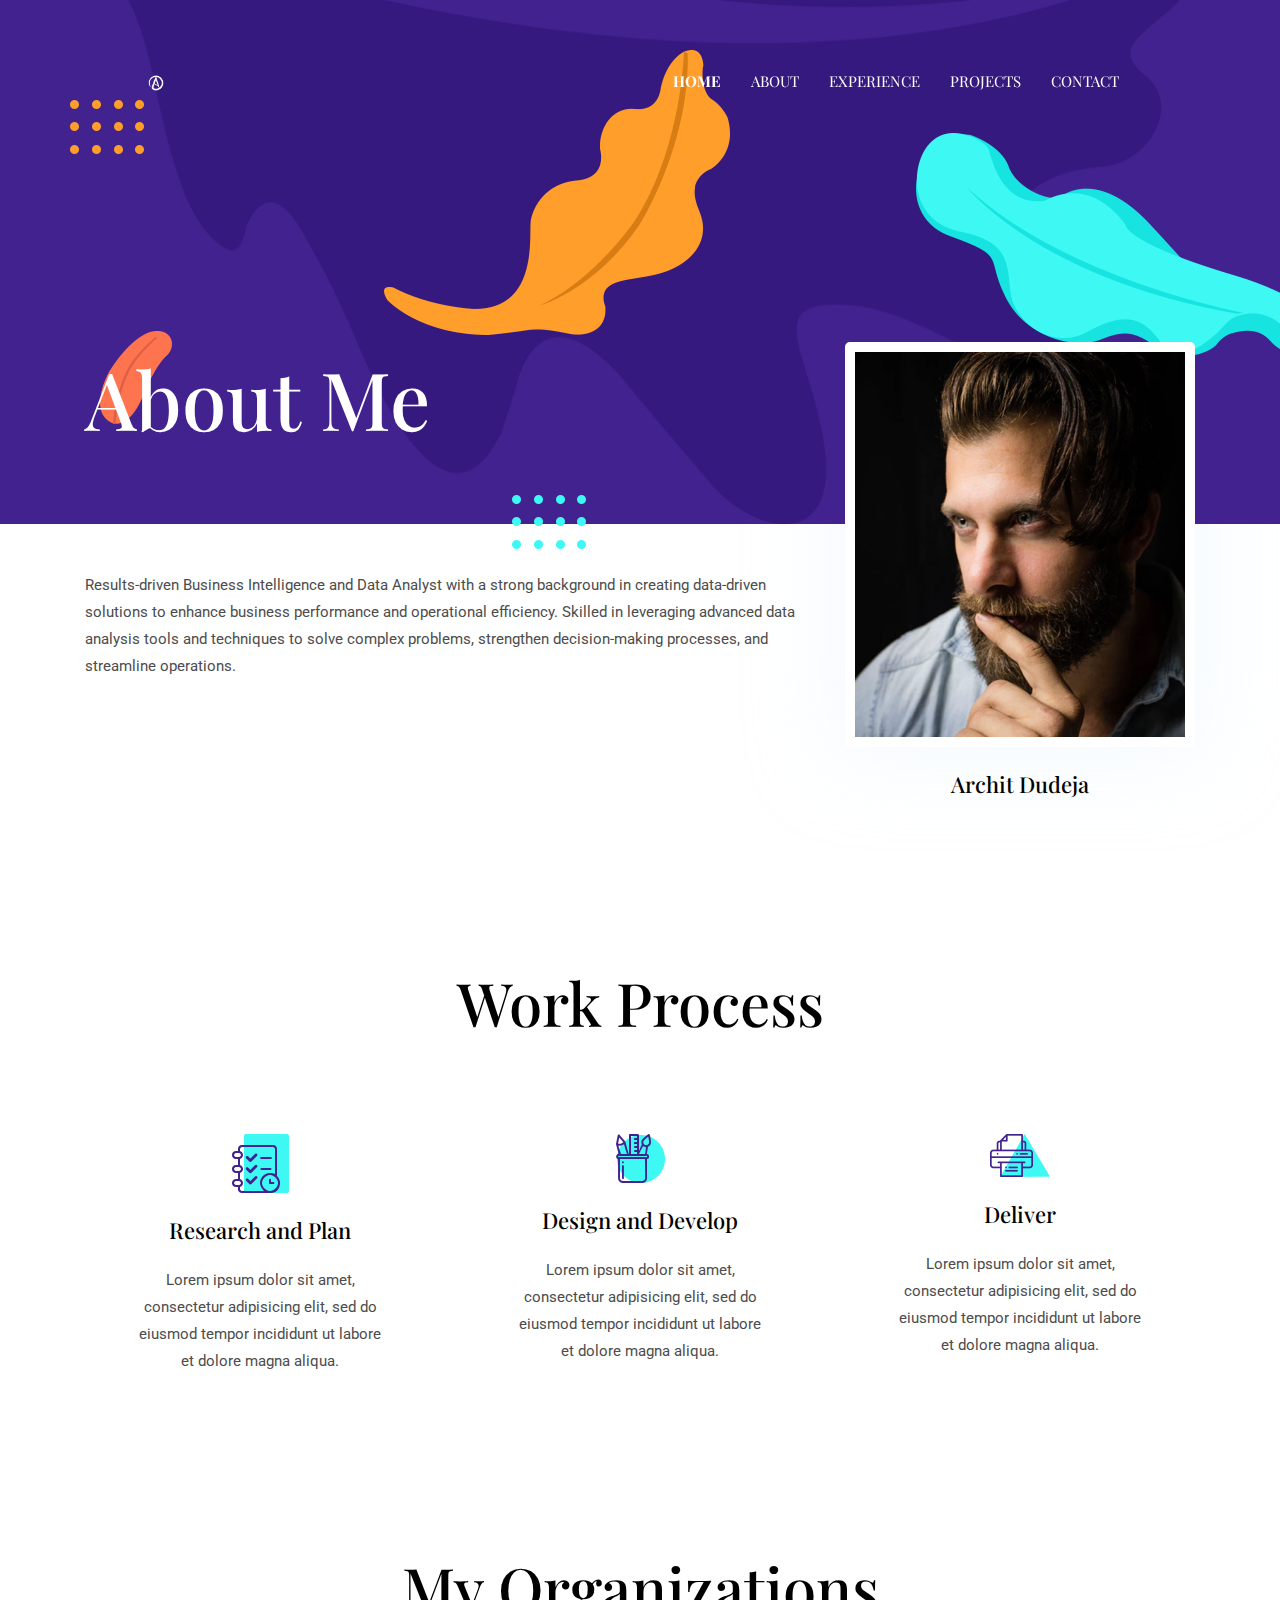
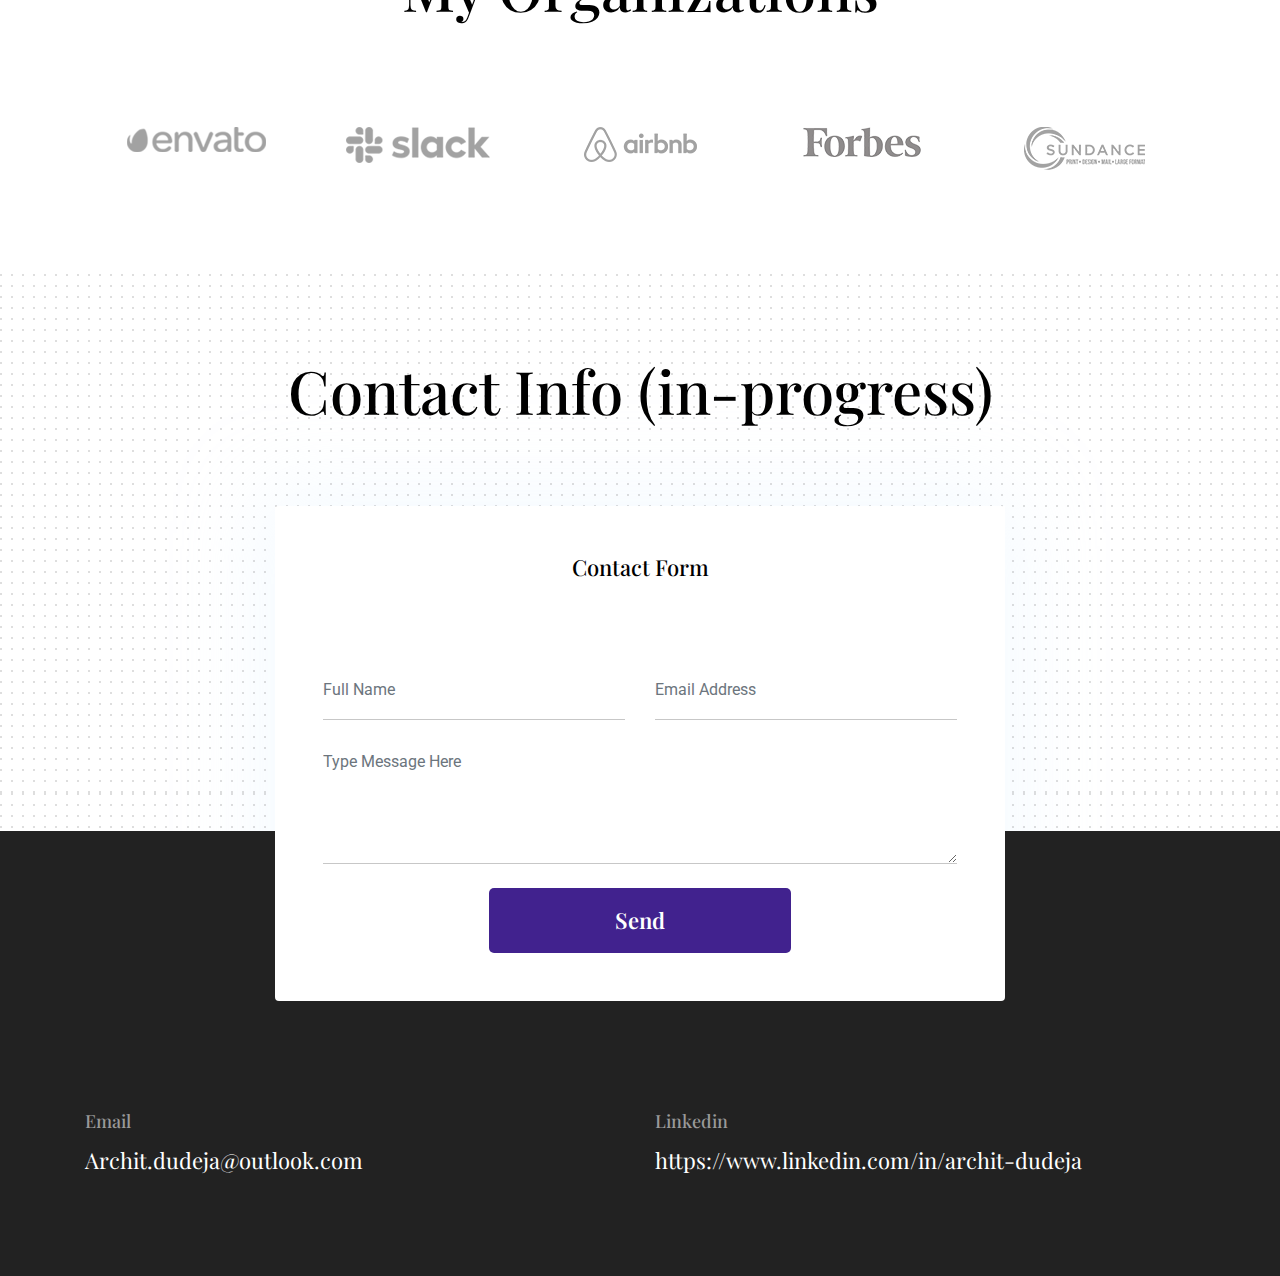
==== commit 62755efc: "Updated" ====
--- a/about.html
+++ b/about.html
@@ -52,6 +52,9 @@
         </li>
         <li class="nav-item">
           <a class="nav-link" href="about.html">about</a>
+        </li>
+        <li class="nav-item">
+          <a class="nav-link" href="index.html#Experience">Experience</a>
         </li>
         <li class="nav-item">
           <a class="nav-link" href="index.html#projects">Projects</a>
--- a/css/style.css
+++ b/css/style.css
@@ -1,12 +1,10 @@
-/**
- * WEBSITE: https://themefisher.com
- * TWITTER: https://twitter.com/themefisher
- * FACEBOOK: https://www.facebook.com/themefisher
- * GITHUB: https://github.com/themefisher/
- */
 
 /*  typography */
+
 @import url("https://fonts.googleapis.com/css?family=Playfair+Display:700|Roboto:400");
+html{
+  scroll-behavior: smooth;;
+}
 body {
   line-height: 1.2;
   font-family: "Roboto", sans-serif;
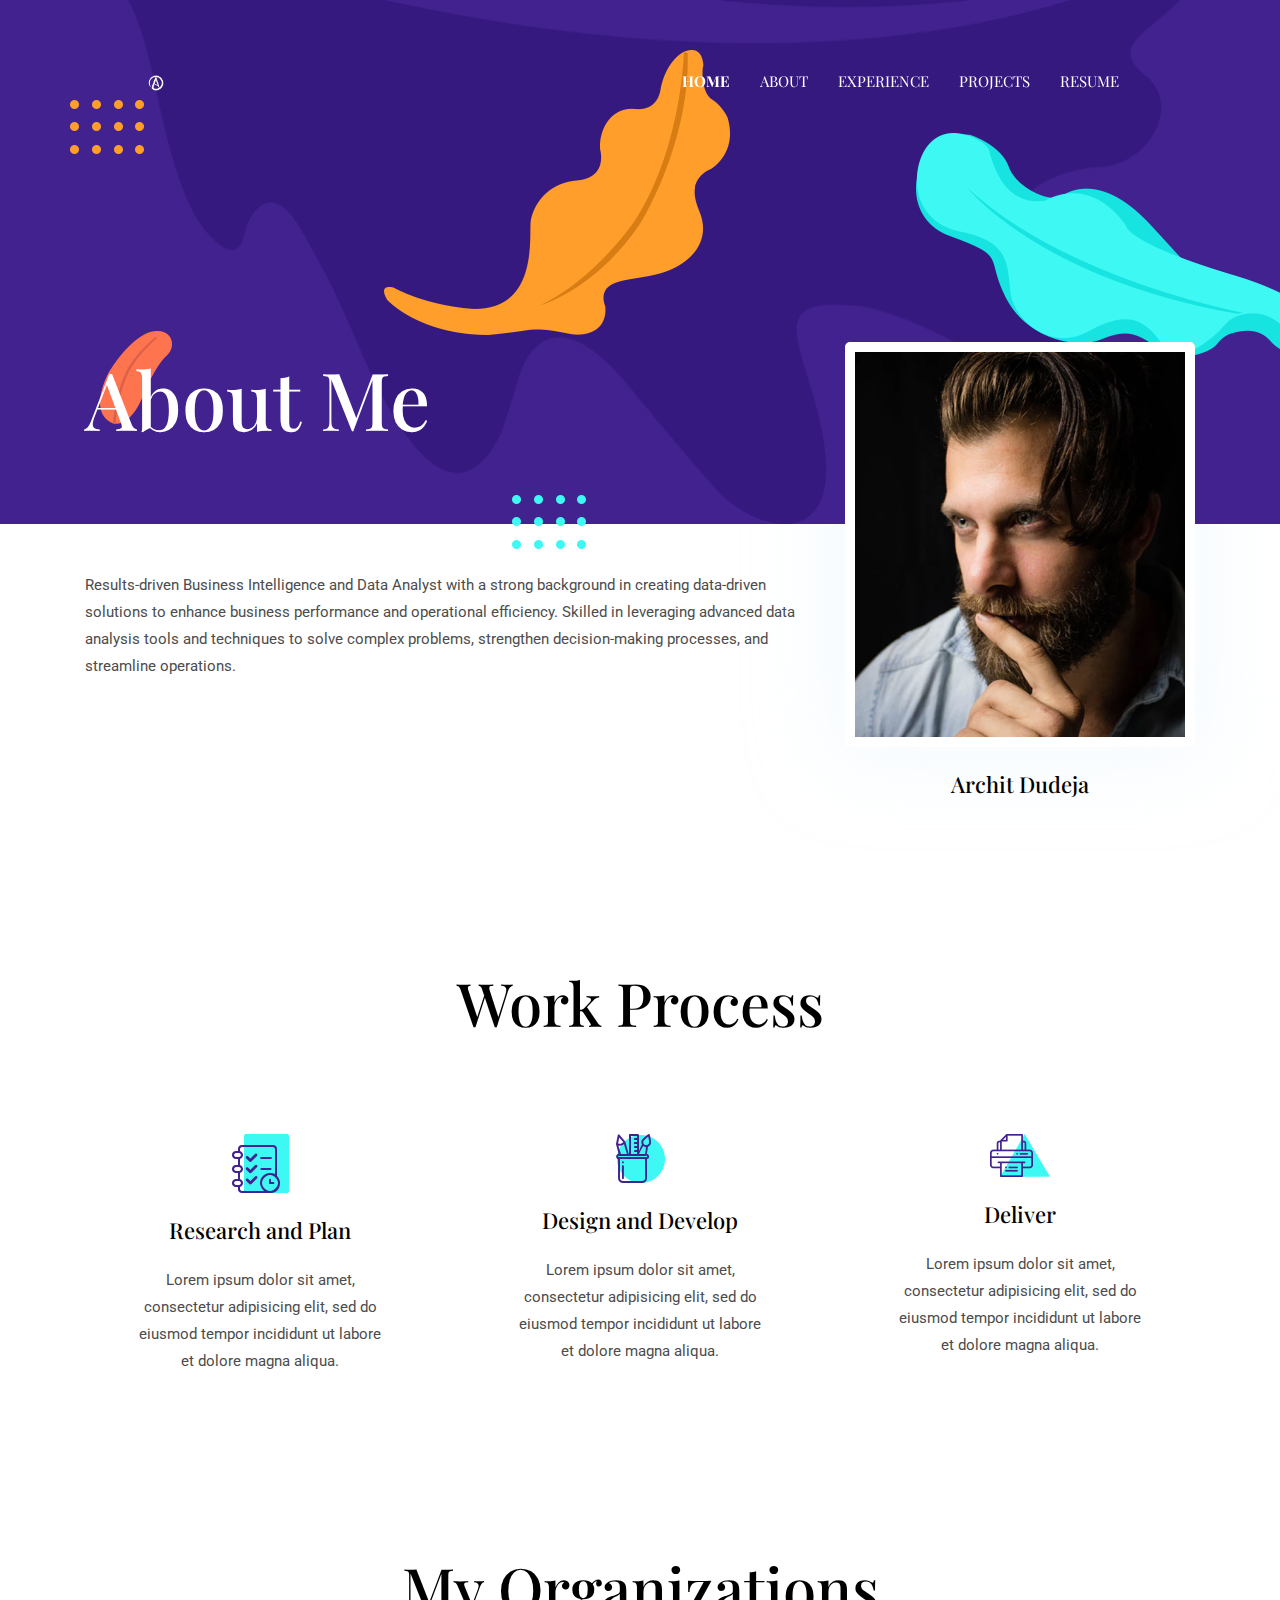
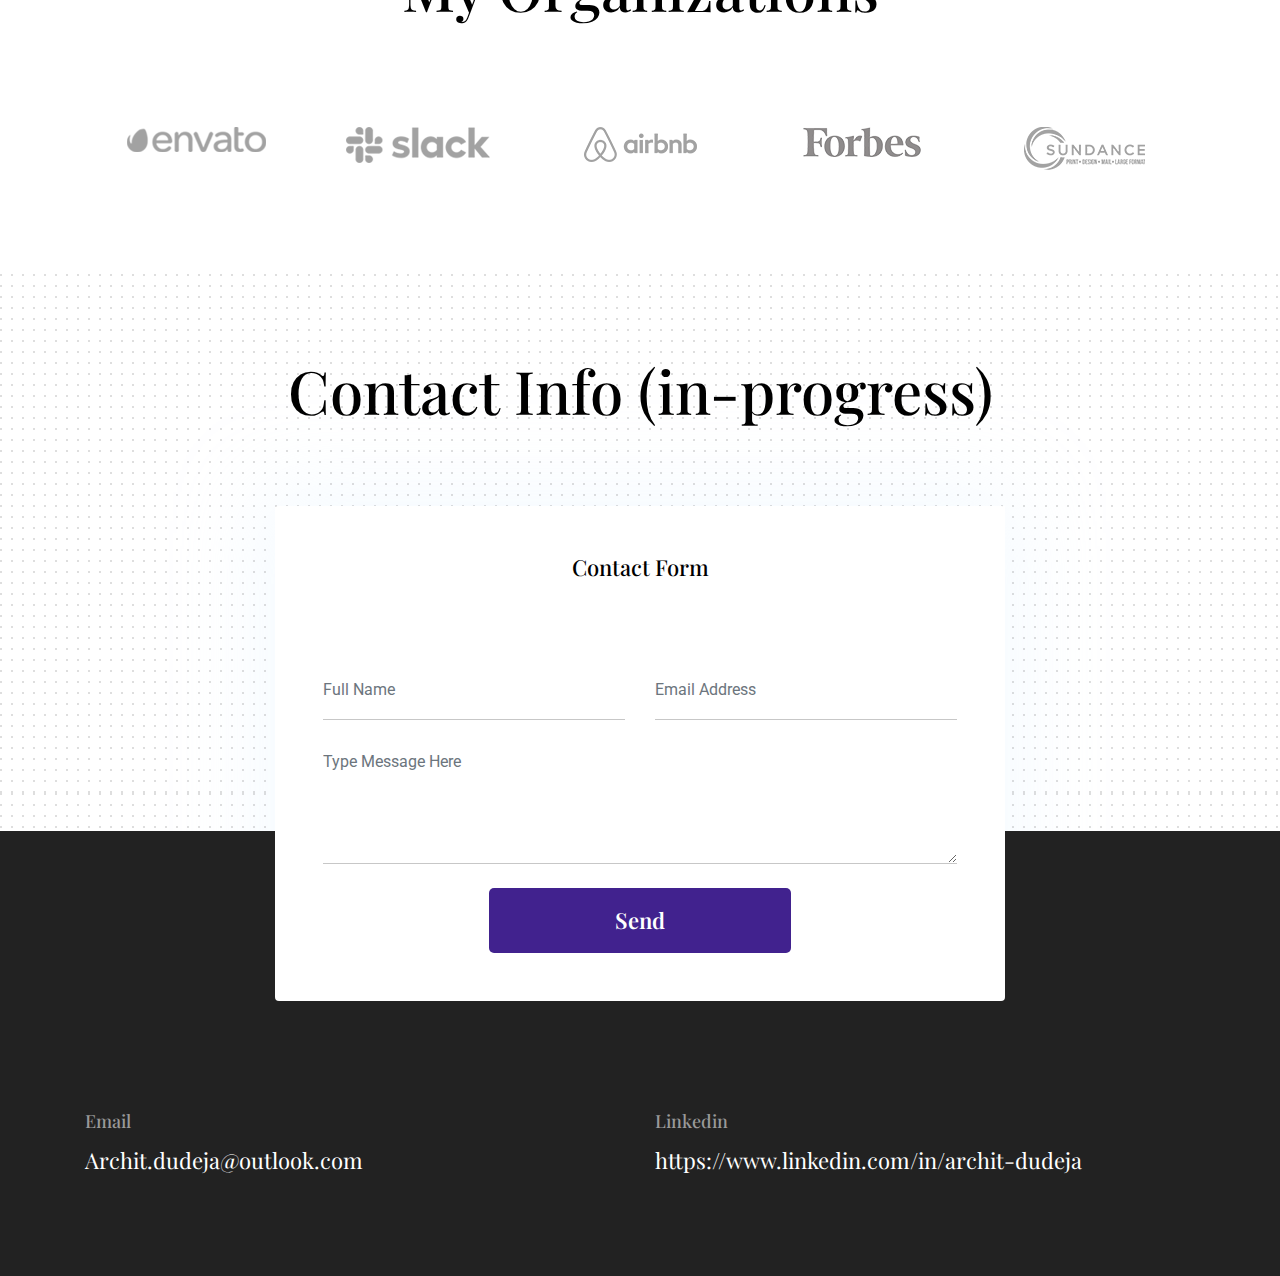
==== commit d0990166: "Updated Resume" ====
--- a/about.html
+++ b/about.html
@@ -60,7 +60,7 @@
           <a class="nav-link" href="index.html#projects">Projects</a>
         </li>
         <li class="nav-item">
-          <a class="nav-link" href="index.html#contact">Contact</a>
+          <a class="nav-link" href="https://drive.google.com/file/d/1S_8bBAADVAan-sXZr38k7oAN9zoQVA25/view?usp=sharing" target="_blank">Resume</a>
         </li>
       </ul>
     </div>
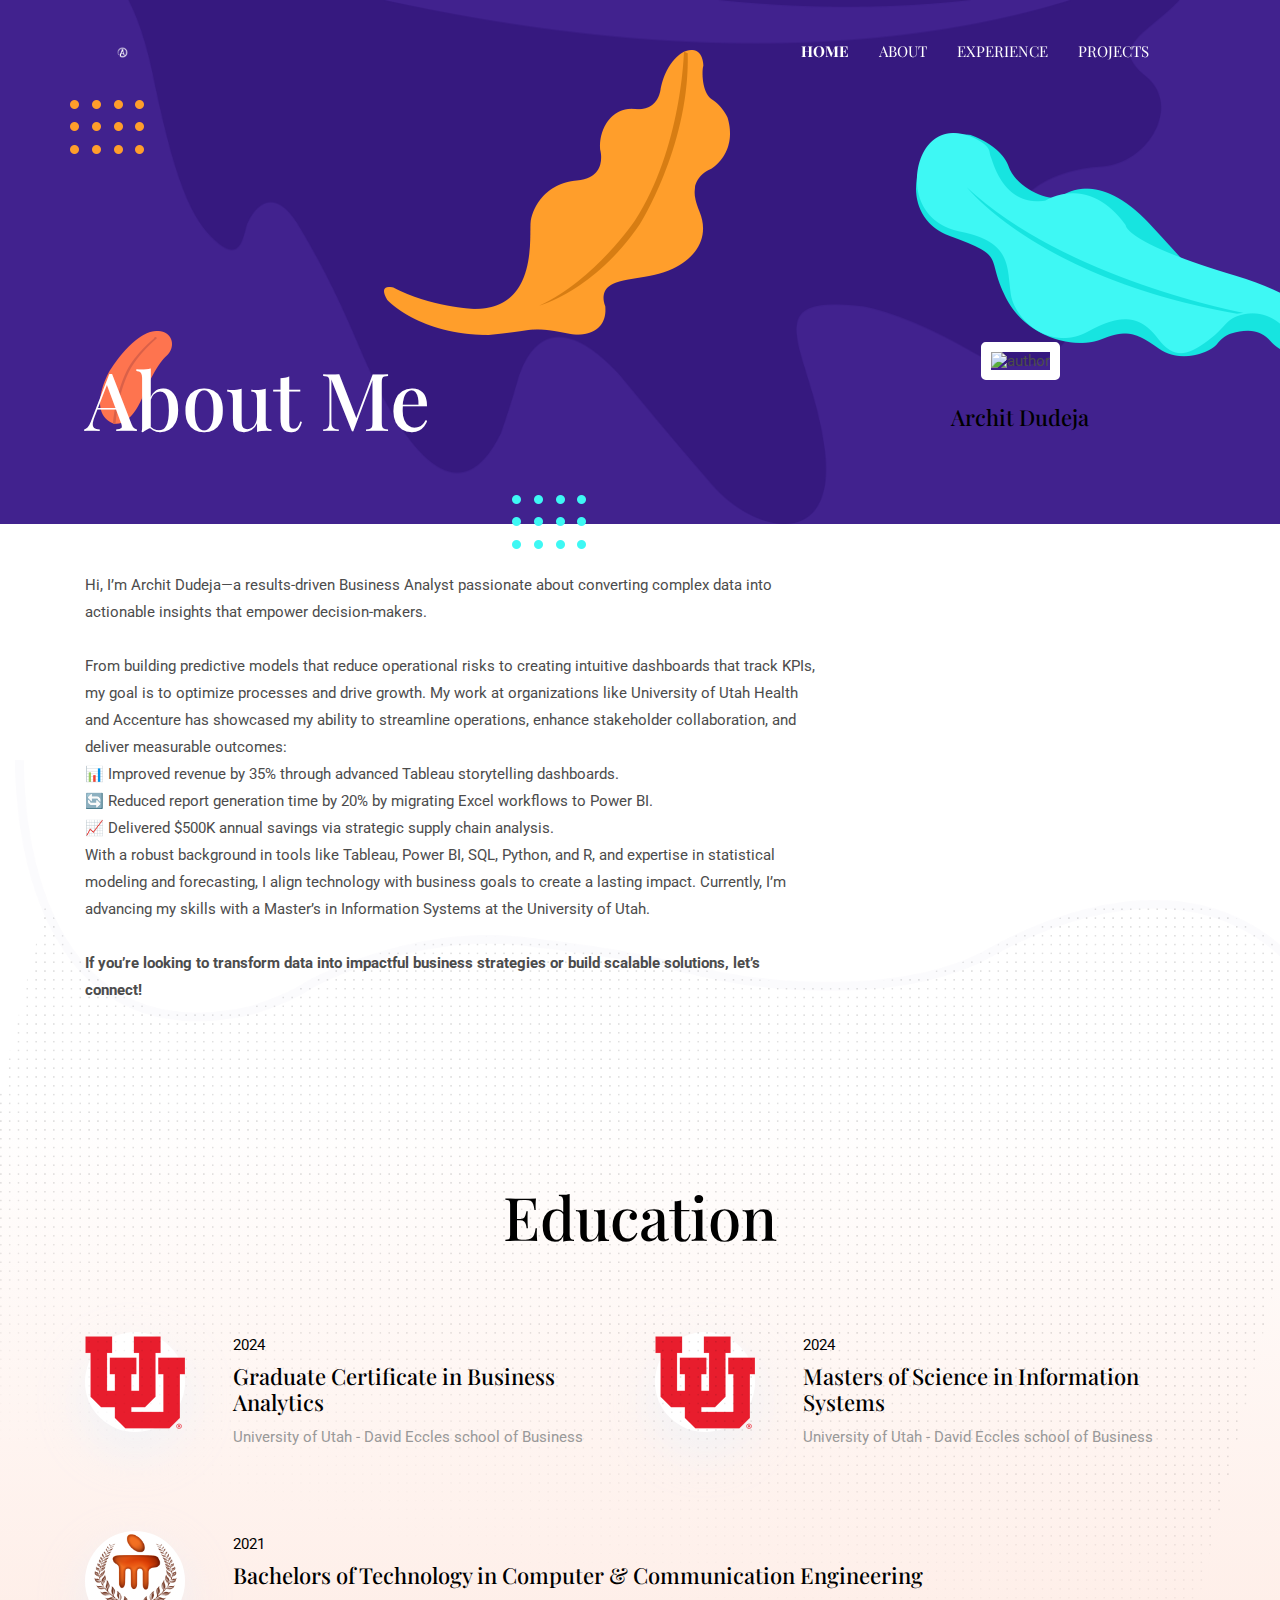
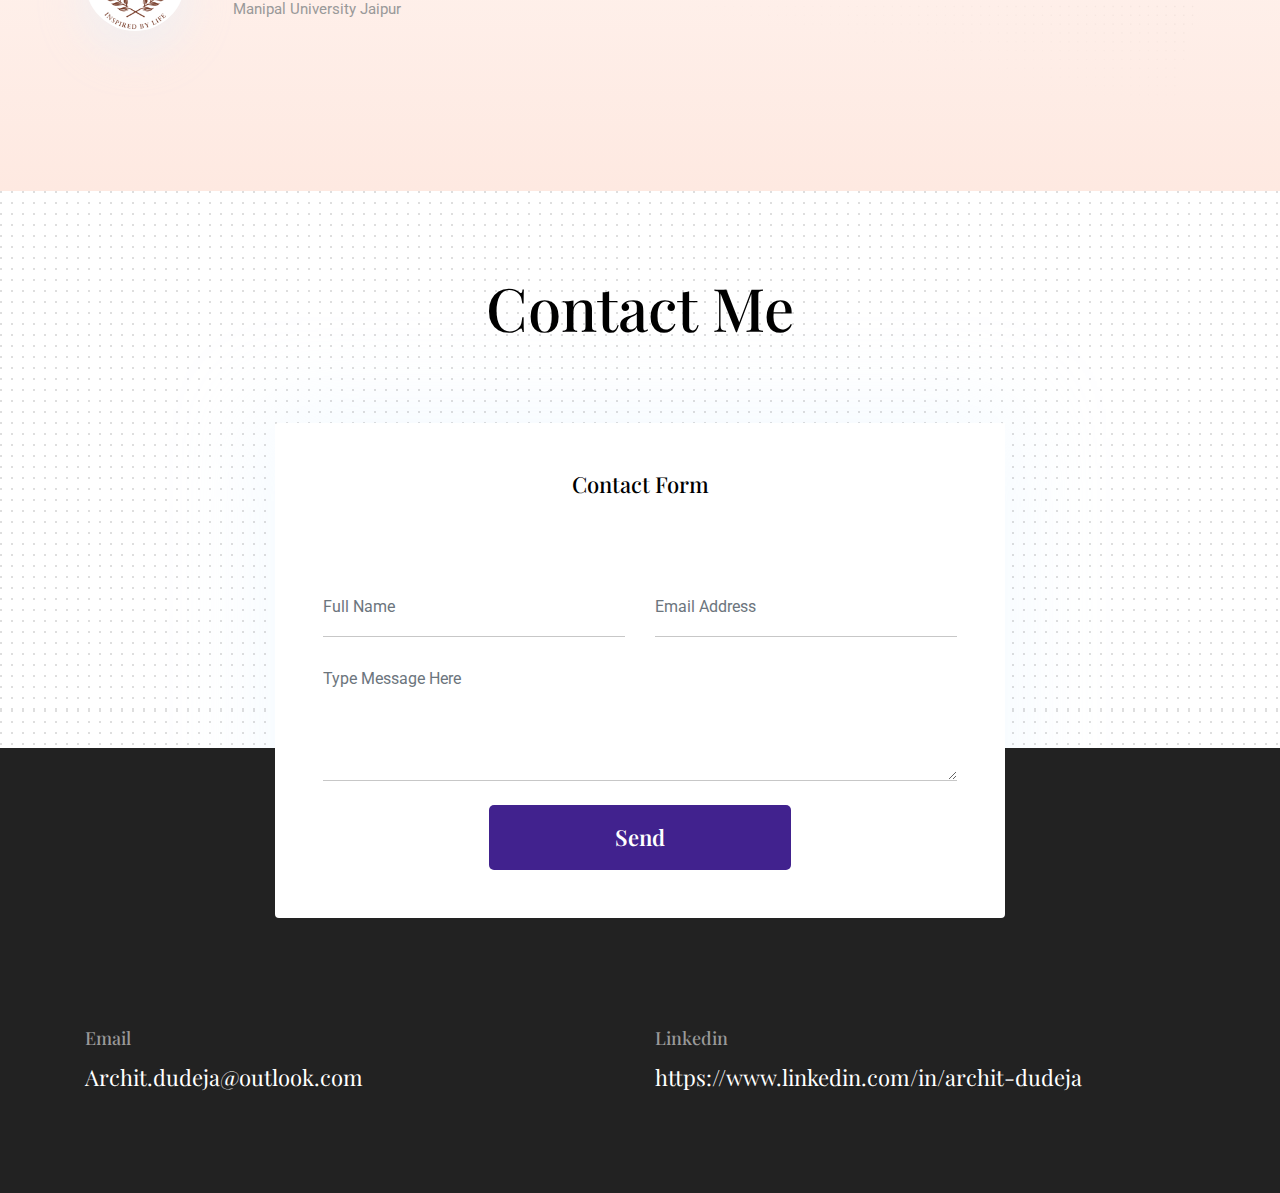
==== commit fefab676: "Projects" ====
--- a/about.html
+++ b/about.html
@@ -39,7 +39,7 @@
 
 <header class="navigation fixed-top">
   <nav class="navbar navbar-expand-lg navbar-dark">
-    <a class="navbar-brand font-tertiary h3" href="index.html"><img src="images/adlogo.png" alt="Archit Dudeja" height="4%" width="4%" ></a>
+    <a class="navbar-brand font-tertiary h3" href="index.html"><img src="images/adlogo.png" alt="Archit Dudeja" height="2%" width="2%" ></a>
     <button class="navbar-toggler" type="button" data-toggle="collapse" data-target="#navigation"
       aria-controls="navigation" aria-expanded="false" aria-label="Toggle navigation">
       <span class="navbar-toggler-icon"></span>
@@ -59,9 +59,7 @@
         <li class="nav-item">
           <a class="nav-link" href="index.html#projects">Projects</a>
         </li>
-        <li class="nav-item">
-          <a class="nav-link" href="https://drive.google.com/file/d/1S_8bBAADVAan-sXZr38k7oAN9zoQVA25/view?usp=sharing" target="_blank">Resume</a>
-        </li>
+       
       </ul>
     </div>
   </nav>
@@ -91,14 +89,23 @@
   <div class="container">
     <div class="row">
       <div class="col-md-8">
-        <p>Results-driven Business Intelligence and Data Analyst with a strong background in creating data-driven solutions to enhance business
-          performance and operational efficiency. Skilled in leveraging advanced data analysis tools and techniques to solve complex problems,
-          strengthen decision-making processes, and streamline operations.</p>
+        <p>Hi, I’m Archit Dudeja—a results-driven Business Analyst passionate about converting complex data into actionable insights that empower decision-makers.<br>
+          <br>
+          From building predictive models that reduce operational risks to creating intuitive dashboards that track KPIs, my goal is to optimize processes and drive growth. My work at organizations like University of Utah Health and Accenture has showcased my ability to streamline operations, enhance stakeholder collaboration, and deliver measurable outcomes:<br>
+          📊 Improved revenue by 35% through advanced Tableau storytelling dashboards.<br>
+          🔄 Reduced report generation time by 20% by migrating Excel workflows to Power BI.<br>
+          📈 Delivered $500K annual savings via strategic supply chain analysis. <br>
+          
+          With a robust background in tools like Tableau, Power BI, SQL, Python, and R, and expertise in statistical modeling and forecasting, I align technology with business goals to create a lasting impact. Currently, I’m advancing my skills with a Master’s in Information Systems at the University of Utah.
+          <br> <br>
+         <b>If you’re looking to transform data into impactful business strategies or build scalable solutions, let’s connect!</b>
+        
+         </p>
         
       </div>
       <div class="col-md-4 text-center drag-lg-top">
         <div class="shadow-down mb-4">
-          <img src="images/about/author.jpg" alt="author" class="img-fluid w-100 rounded-lg border-thick border-white">
+          <img src="images/about/author.png" alt="author" class="img-fluid w-100 rounded-lg border-thick border-white">
         </div>
         <h4>Archit Dudeja</h4>
       </div>
@@ -107,7 +114,57 @@
 </section>
 <!-- /about -->
 
-<!-- Work Process -->
+<!-- education -->
+<section class="education section position-relative" id="education">
+  <div class="container">
+    <div class="row">
+      <div class="col-lg-12 text-center">
+        <h2 class="section-title">Education</h2>
+      </div>
+      <div class="col-lg-6 col-md-6 mb-80">
+        <div class="d-flex">
+          <div class="mr-lg-5 mr-3">
+            <i class="icon-light icon-bg bg-white shadow rounded-circle d-block"><img src="images/experience/uu.png" width="100%"> </i>
+          </div>
+          <div>
+            <p class="text-dark mb-1">2024</p>
+            <h4>Graduate Certificate in Business Analytics</h4>
+            <p class="mb-0 text-light">University of Utah - David Eccles school of Business</p>
+          </div>
+        </div>
+      </div>
+      <div class="col-lg-6 col-md-6 mb-80">
+        <div class="d-flex">
+          <div class="mr-lg-5 mr-3">
+            <i class="icon-light icon-bg bg-white shadow rounded-circle d-block"><img src="images/experience/uu.png" width="100%"> </i>
+          </div>
+          <div>
+            <p class="text-dark mb-1">2024</p>
+            <h4>Masters of Science in Information Systems </h4>
+            <p class="mb-0 text-light">University of Utah - David Eccles school of Business</p>
+          </div>
+        </div>
+      </div>
+    
+      <div class="col-lg-12 col-md-6 mb-80">
+        <div class="d-flex">
+          <div class="mr-lg-5 mr-3">
+            <i class=" icon-light icon-bg bg-white shadow rounded-circle d-block"><img src="images/experience/muj.png" width="100%"> </i>
+          </div>
+          <div>
+            <p class="text-dark mb-1">2021</p>
+            <h4>Bachelors of Technology in Computer & Communication Engineering</h4>
+            <p class="mb-0 text-light">Manipal University Jaipur</p>
+          </div>
+        </div>
+      </div>
+    </div>
+  </div>
+  <!-- bg image -->
+  <img class="img-fluid edu-bg-image w-100" src="images/backgrounds/education-bg.png" alt="bg-image">
+</section>
+<!-- /education -->
+<!-- Work Process --
 <section class="section">
   <div class="container">
     <div class="row justify-content-around">
@@ -137,7 +194,7 @@
     </div>
   </div>
 </section>
-<!-- ./Work Process -->
+./Work Process -->
 
 <!-- team --
 <section class="section bg-cover" data-background="images/backgrounds/team-bg.png">
@@ -178,7 +235,7 @@
 </section>
  /team -->
 
-<!-- clients -->
+<!-- clients --
 <section class="section">
   <div class="container">
     <div class="row">
@@ -214,14 +271,14 @@
     </div>
   </div>
 </section>
-<!-- /clients -->
+ /clients -->
 
 <!-- contact -->
 <section class="section section-on-footer" data-background="images/backgrounds/bg-dots.png">
   <div class="container">
     <div class="row">
       <div class="col-12 text-center">
-        <h2 class="section-title">Contact Info (in-progress)</h2>
+        <h2 class="section-title">Contact Me</h2>
       </div>
       <div class="col-lg-8 mx-auto">
         <div class="bg-white rounded text-center p-5 shadow-down">
--- a/css/style.css
+++ b/css/style.css
@@ -2,6 +2,7 @@
 /*  typography */
 
 @import url("https://fonts.googleapis.com/css?family=Playfair+Display:700|Roboto:400");
+@import url('https://fonts.googleapis.com/css2?family=Poppins:ital,wght@0,100;0,200;0,300;0,400;0,500;0,600;0,700;0,800;0,900;1,100;1,200;1,300;1,400;1,500;1,600;1,700;1,800;1,900&display=swap');
 html{
   scroll-behavior: smooth;;
 }
@@ -375,7 +376,11 @@
 textarea.form-control {
   height: 120px;
 }
-
+.port{
+  width: 100%;
+  height: 200px; /* Custom height for the image */
+  object-fit: cover; /* Ensures the image scales properly */
+}
 /* /form */
 /* card */
 .card {
@@ -390,12 +395,14 @@
 
 /* /card */
 .navigation {
-  padding: 40px 130px;
+  padding: 10px 100px;
   transition: 0.3s ease;
+  height: 100 px ;
 }
 .navigation.nav-bg {
   background-color: #41228e;
   padding: 15px 100px;
+  height: 20 px ;
 }
 @media (max-width: 991px) {
   .navigation.nav-bg {
@@ -545,12 +552,13 @@
   }
 }
 /* /skills */
+
 /* education */
 .edu-bg-image {
   position: absolute;
   left: 0;
-  top: -300px;
-  z-index: -1;
+  top: -340px;
+  z-index: 2;
 }
 
 /* /education */
@@ -830,3 +838,168 @@
   font-weight: bold;
 }
 /*# sourceMappingURL=style.css.map */
+
+.exp-title{
+  color: white;
+}
+/* Experience */
+.experience{
+  background-image: linear-gradient(#36197F, #FEE9E1);
+}
+/* Education*/
+.education{
+  background: linear-gradient(white, #FEE9E1);
+  
+}
+/* Projects*/
+.project{
+  background: linear-gradient(#FEE9E1, white);
+  
+}
+.experience-card {
+  display: flex;
+  flex-direction: row;
+  background: whitesmoke;
+  border-radius: 12px;
+  overflow: hidden;
+  transition: transform 0.3s, box-shadow 0.3s;
+  font-family: "Poppins", serif;
+}
+
+.experience-card:hover {
+  transform: translateY(-5px);
+  box-shadow: 12px 12px 25px rgba(0, 0, 0, 0.3), -12px -12px 25px rgba(255, 255, 255, 0.8);
+}
+
+.left-section {
+  display: flex;
+  flex-direction: column;
+  align-items: center;
+  justify-content: center;
+  background: white;
+  color: #fff;
+  padding: 20px;
+  width: 30%;
+  text-align: center;
+}
+
+.left-section img {
+  width: 150px;
+  height: 150px;
+  border-radius: 50%;
+  object-fit: cover;
+  box-shadow: 0 4px 8px rgba(0, 0, 0, 0.3);
+  margin-bottom: 12px;
+}
+
+.left-section h3 {
+  font-size: 1.2em;
+  margin: 0;
+}
+
+.left-section p {
+  font-size: 0.9em;
+  margin-top: 5px;
+}
+
+.right-section {
+  padding: 20px;
+  width: 70%;
+  background: whitesmoke;
+}
+
+.right-section ul {
+  list-style-type: disc;
+  margin: 0;
+  padding-left: 20px;
+}
+
+.right-section ul li {
+  margin-top: 20px;
+  margin-bottom: 20px;
+  font-size: 0.9em;
+  color: #080808;
+  align-items: left;
+}
+/* Scroll to Next */
+.scroll-to-next {
+  position: relative;
+  bottom: 20px;
+  display: flex;
+  flex-direction: column;
+  align-items: center;
+  cursor: pointer;
+  text-decoration: none;
+  color: #fff;
+  font-size: 0.9em;
+  font-weight: bold;
+  animation: bounce 2s infinite;
+  z-index: 2;
+}
+
+.scroll-to-next img {
+  width: 40px;
+  height: 40px;
+}
+
+@keyframes bounce {
+  0%, 20%, 50%, 80%, 100% {
+    transform: translateY(0);
+  }
+  40% {
+    transform: translateY(-10px);
+  }
+  60% {
+    transform: translateY(-5px);
+  }
+}
+
+.project-card {
+  background-color: #fff;
+  border-radius: 12px;
+  box-shadow: 0 4px 10px rgba(0, 0, 0, 0.1);
+  overflow: hidden;
+  display: flex;
+  flex-direction: column;
+  padding: 20px;
+  gap: 15px;
+}
+
+.project-card h1 {
+  font-size: 1.5rem;
+  color: #7c0f14; /* Dark red title */
+  margin: 0;
+}
+
+.project-card h2 {
+  font-size: 1rem;
+  color: #666;
+  margin: 5px 0 15px;
+}
+
+.project-card img {
+  height: 300px;
+  width: 80%;
+  margin-left: 50px;
+  border-radius: 8px;
+  box-shadow: 0 4px 8px rgba(0, 0, 0, 0.1);
+}
+
+.project-details {
+  font-size: 0.9rem;
+  line-height: 1.6;
+}
+
+.project-details strong {
+  color: #333;
+}
+
+.project-details ul {
+  list-style-type: disc;
+  margin-left: 20px;
+  margin-top: 10px;
+}
+
+.project-details ul li {
+  margin-bottom: 8px;
+}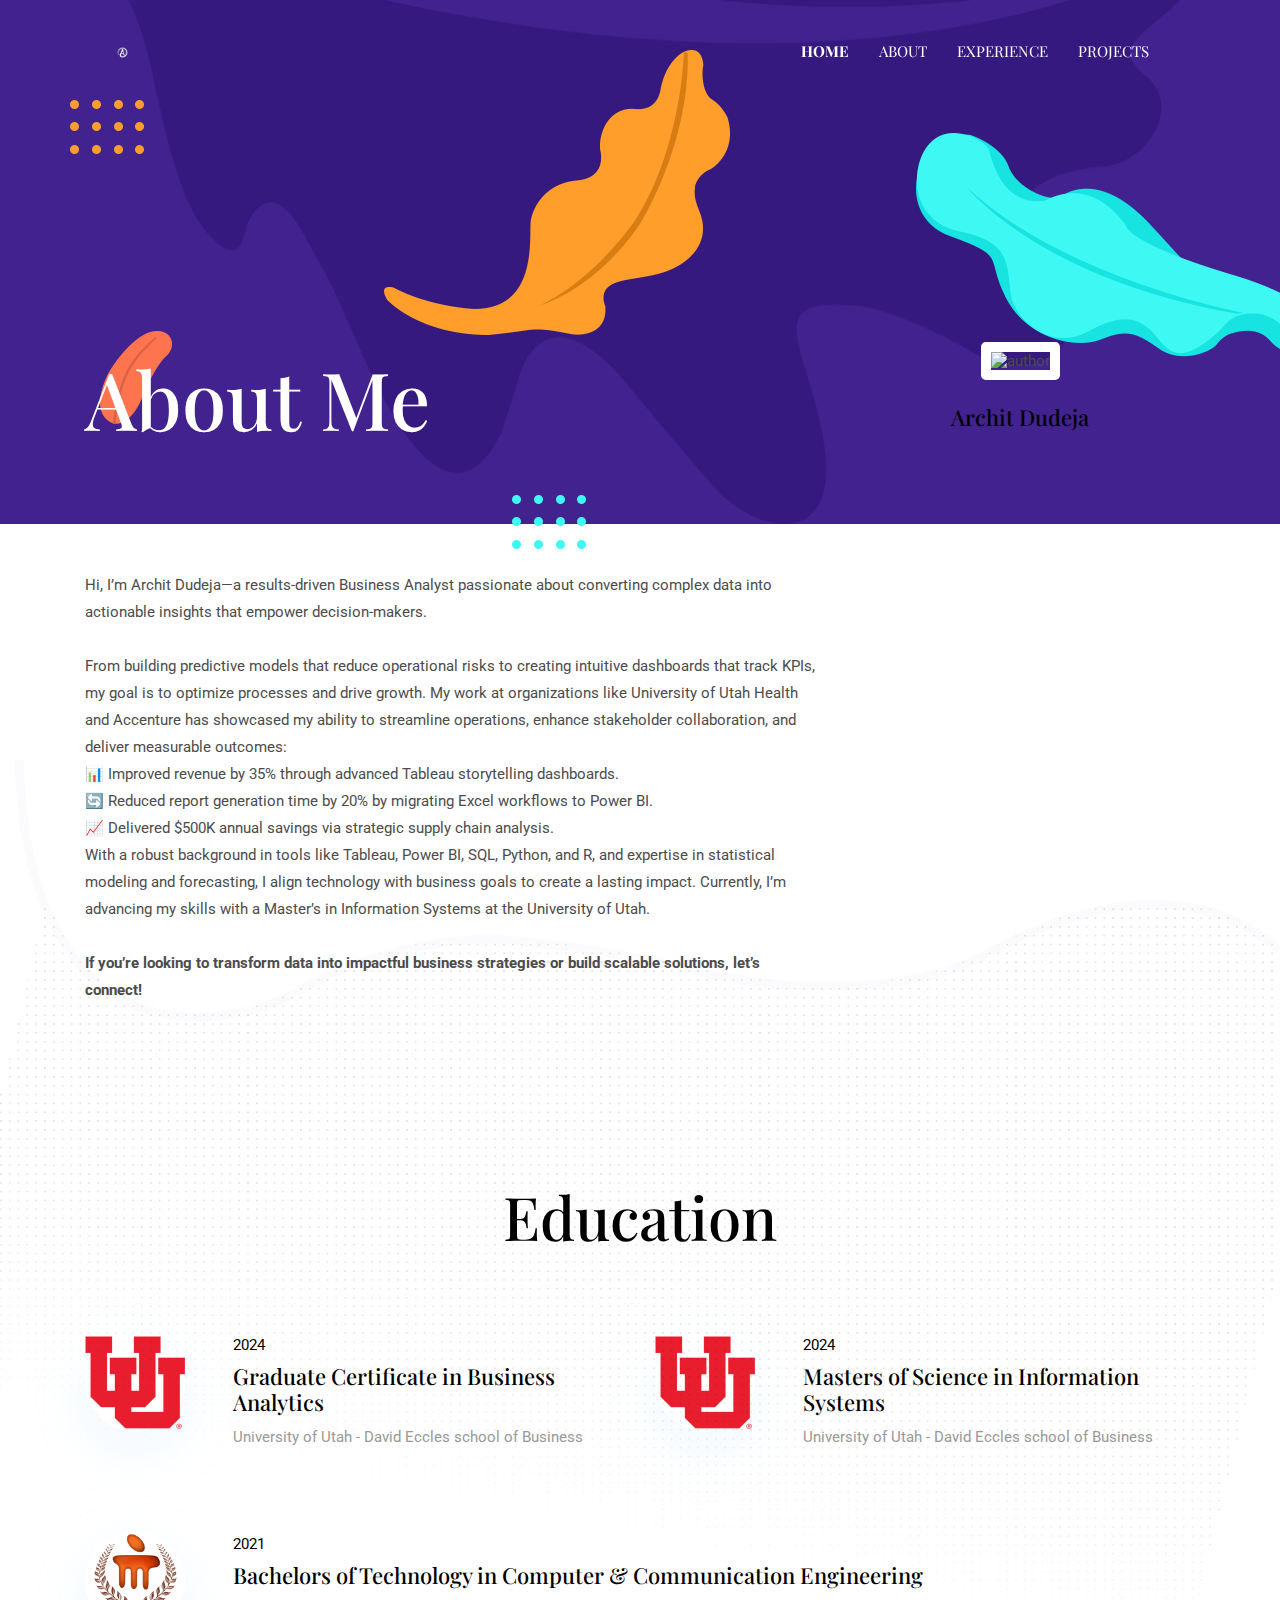
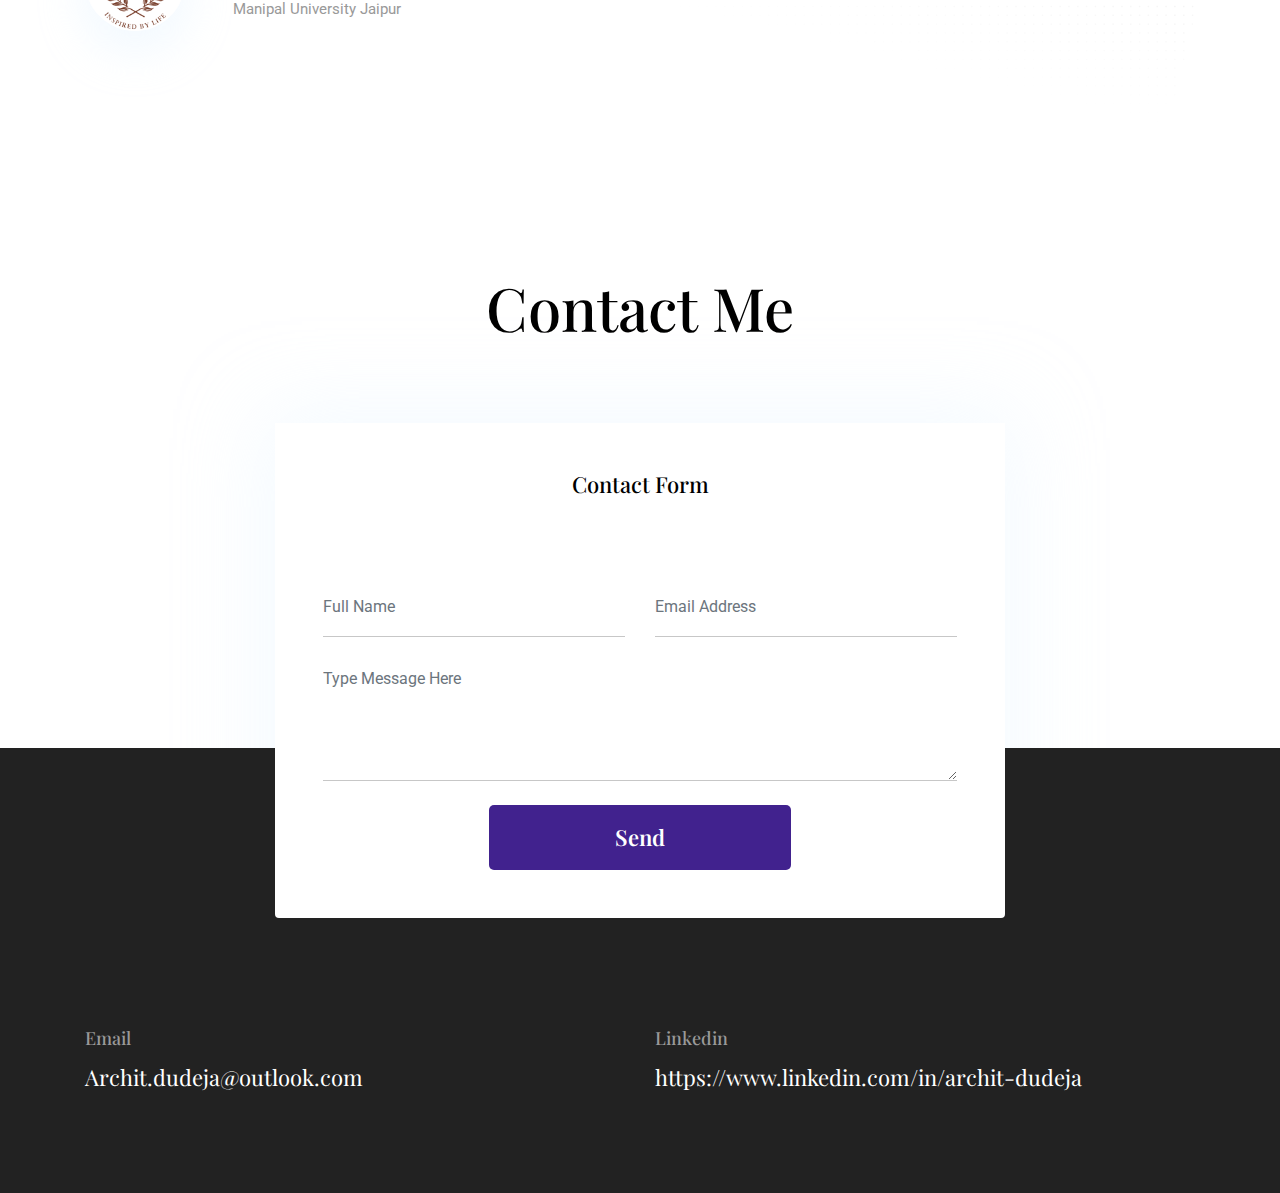
==== commit 0f326d6e: "Changing Structure" ====
--- a/about.html
+++ b/about.html
@@ -163,115 +163,7 @@
   <!-- bg image -->
   <img class="img-fluid edu-bg-image w-100" src="images/backgrounds/education-bg.png" alt="bg-image">
 </section>
-<!-- /education -->
-<!-- Work Process --
-<section class="section">
-  <div class="container">
-    <div class="row justify-content-around">
-      <div class="col-lg-12 text-center">
-        <h2 class="section-title">Work Process</h2>
-      </div>
-      <div class="col-lg-3 col-md-4 text-center hover-shadow pt-3">
-        <div class="">
-          <img src="images/icons/plan.png" class="mb-4" alt="icon">
-          <h4 class="mb-4">Research and Plan</h4>
-          <p>Lorem ipsum dolor sit amet, consectetur adipisicing elit, sed do eiusmod tempor incididunt ut labore et
-            dolore magna aliqua.</p>
-        </div>
-      </div>
-      <div class="col-lg-3 col-md-4 text-center hover-shadow pt-3">
-        <img src="images/icons/design.png" class="mb-4" alt="icon">
-        <h4 class="mb-4">Design and Develop</h4>
-        <p>Lorem ipsum dolor sit amet, consectetur adipisicing elit, sed do eiusmod tempor incididunt ut labore et
-          dolore magna aliqua.</p>
-      </div>
-      <div class="col-lg-3 col-md-4 text-center hover-shadow pt-3">
-        <img src="images/icons/print.png" class="mb-4" alt="icon">
-        <h4 class="mb-4">Deliver</h4>
-        <p>Lorem ipsum dolor sit amet, consectetur adipisicing elit, sed do eiusmod tempor incididunt ut labore et
-          dolore magna aliqua.</p>
-      </div>
-    </div>
-  </div>
-</section>
-./Work Process -->
-
-<!-- team --
-<section class="section bg-cover" data-background="images/backgrounds/team-bg.png">
-  <div class="container">
-    <div class="row">
-      <div class="col-12 text-center">
-        <h2 class="section-title">My Team</h2>
-      </div>
-      <div class="col-md-4 col-sm-6 mb-4 mb-md-0">
-        <div class="card text-center">
-          <img src="images/team/member-1.png" class="card-img-top">
-          <div class="card-body">
-            <h4 class="card-title">Jack Schenziwe</h4>
-            <p class="text-light font-secondary">Project Manager</p>
-          </div>
-        </div>
-      </div>
-      <div class="col-md-4 col-sm-6 mb-4 mb-md-0">
-        <div class="card text-center">
-          <img src="images/team/member-2.png" class="card-img-top">
-          <div class="card-body">
-            <h4 class="card-title">Jack Schenziwe</h4>
-            <p class="text-light font-secondary">Project Manager</p>
-          </div>
-        </div>
-      </div>
-      <div class="col-md-4 col-sm-6 mb-4 mb-md-0">
-        <div class="card text-center">
-          <img src="images/team/member-3.png" class="card-img-top">
-          <div class="card-body">
-            <h4 class="card-title">Jack Schenziwe</h4>
-            <p class="text-light font-secondary">Project Manager</p>
-          </div>
-        </div>
-      </div>
-    </div>
-  </div>
-</section>
- /team -->
-
-<!-- clients --
-<section class="section">
-  <div class="container">
-    <div class="row">
-      <div class="col-12 text-center">
-        <h2 class="section-title">My Organizations</h2>
-      </div>
-    </div>
-    <div class="row">
-      <div class="col-12">
-        <div class="client-logo-slider d-flex align-items-center">
-          <a href="contact.html" class="text-center d-block outline-0 p-4"><img class="d-unset img-fluid"
-              src="images/clients-logo/client-logo-1.png" alt="client-logo"></a>
-          <a href="contact.html" class="text-center d-block outline-0 p-4"><img class="d-unset img-fluid"
-              src="images/clients-logo/client-logo-2.png" alt="client-logo"></a>
-          <a href="contact.html" class="text-center d-block outline-0 p-4"><img class="d-unset img-fluid"
-              src="images/clients-logo/client-logo-3.png" alt="client-logo"></a>
-          <a href="contact.html" class="text-center d-block outline-0 p-4"><img class="d-unset img-fluid"
-              src="images/clients-logo/client-logo-4.png" alt="client-logo"></a>
-          <a href="contact.html" class="text-center d-block outline-0 p-4"><img class="d-unset img-fluid"
-              src="images/clients-logo/client-logo-5.png" alt="client-logo"></a>
-          <a href="contact.html" class="text-center d-block outline-0 p-4"><img class="d-unset img-fluid"
-              src="images/clients-logo/client-logo-1.png" alt="client-logo"></a>
-          <a href="contact.html" class="text-center d-block outline-0 p-4"><img class="d-unset img-fluid"
-              src="images/clients-logo/client-logo-2.png" alt="client-logo"></a>
-          <a href="contact.html" class="text-center d-block outline-0 p-4"><img class="d-unset img-fluid"
-              src="images/clients-logo/client-logo-3.png" alt="client-logo"></a>
-          <a href="contact.html" class="text-center d-block outline-0 p-4"><img class="d-unset img-fluid"
-              src="images/clients-logo/client-logo-4.png" alt="client-logo"></a>
-          <a href="contact.html" class="text-center d-block outline-0 p-4"><img class="d-unset img-fluid"
-              src="images/clients-logo/client-logo-5.png" alt="client-logo"></a>
-        </div>
-      </div>
-    </div>
-  </div>
-</section>
- /clients -->
+
 
 <!-- contact -->
 <section class="section section-on-footer" data-background="images/backgrounds/bg-dots.png">
@@ -304,7 +196,115 @@
   </div>
 </section>
 <!-- /contact -->
-
+<!-- /education -->
+<!-- Work Process --
+<section class="section">
+  <div class="container">
+    <div class="row justify-content-around">
+      <div class="col-lg-12 text-center">
+        <h2 class="section-title">Work Process</h2>
+      </div>
+      <div class="col-lg-3 col-md-4 text-center hover-shadow pt-3">
+        <div class="">
+          <img src="images/icons/plan.png" class="mb-4" alt="icon">
+          <h4 class="mb-4">Research and Plan</h4>
+          <p>Lorem ipsum dolor sit amet, consectetur adipisicing elit, sed do eiusmod tempor incididunt ut labore et
+            dolore magna aliqua.</p>
+        </div>
+      </div>
+      <div class="col-lg-3 col-md-4 text-center hover-shadow pt-3">
+        <img src="images/icons/design.png" class="mb-4" alt="icon">
+        <h4 class="mb-4">Design and Develop</h4>
+        <p>Lorem ipsum dolor sit amet, consectetur adipisicing elit, sed do eiusmod tempor incididunt ut labore et
+          dolore magna aliqua.</p>
+      </div>
+      <div class="col-lg-3 col-md-4 text-center hover-shadow pt-3">
+        <img src="images/icons/print.png" class="mb-4" alt="icon">
+        <h4 class="mb-4">Deliver</h4>
+        <p>Lorem ipsum dolor sit amet, consectetur adipisicing elit, sed do eiusmod tempor incididunt ut labore et
+          dolore magna aliqua.</p>
+      </div>
+    </div>
+  </div>
+</section>
+./Work Process -->
+
+<!-- team --
+<section class="section bg-cover" data-background="images/backgrounds/team-bg.png">
+  <div class="container">
+    <div class="row">
+      <div class="col-12 text-center">
+        <h2 class="section-title">My Team</h2>
+      </div>
+      <div class="col-md-4 col-sm-6 mb-4 mb-md-0">
+        <div class="card text-center">
+          <img src="images/team/member-1.png" class="card-img-top">
+          <div class="card-body">
+            <h4 class="card-title">Jack Schenziwe</h4>
+            <p class="text-light font-secondary">Project Manager</p>
+          </div>
+        </div>
+      </div>
+      <div class="col-md-4 col-sm-6 mb-4 mb-md-0">
+        <div class="card text-center">
+          <img src="images/team/member-2.png" class="card-img-top">
+          <div class="card-body">
+            <h4 class="card-title">Jack Schenziwe</h4>
+            <p class="text-light font-secondary">Project Manager</p>
+          </div>
+        </div>
+      </div>
+      <div class="col-md-4 col-sm-6 mb-4 mb-md-0">
+        <div class="card text-center">
+          <img src="images/team/member-3.png" class="card-img-top">
+          <div class="card-body">
+            <h4 class="card-title">Jack Schenziwe</h4>
+            <p class="text-light font-secondary">Project Manager</p>
+          </div>
+        </div>
+      </div>
+    </div>
+  </div>
+</section>
+ /team -->
+
+<!-- clients --
+<section class="section">
+  <div class="container">
+    <div class="row">
+      <div class="col-12 text-center">
+        <h2 class="section-title">My Organizations</h2>
+      </div>
+    </div>
+    <div class="row">
+      <div class="col-12">
+        <div class="client-logo-slider d-flex align-items-center">
+          <a href="contact.html" class="text-center d-block outline-0 p-4"><img class="d-unset img-fluid"
+              src="images/clients-logo/client-logo-1.png" alt="client-logo"></a>
+          <a href="contact.html" class="text-center d-block outline-0 p-4"><img class="d-unset img-fluid"
+              src="images/clients-logo/client-logo-2.png" alt="client-logo"></a>
+          <a href="contact.html" class="text-center d-block outline-0 p-4"><img class="d-unset img-fluid"
+              src="images/clients-logo/client-logo-3.png" alt="client-logo"></a>
+          <a href="contact.html" class="text-center d-block outline-0 p-4"><img class="d-unset img-fluid"
+              src="images/clients-logo/client-logo-4.png" alt="client-logo"></a>
+          <a href="contact.html" class="text-center d-block outline-0 p-4"><img class="d-unset img-fluid"
+              src="images/clients-logo/client-logo-5.png" alt="client-logo"></a>
+          <a href="contact.html" class="text-center d-block outline-0 p-4"><img class="d-unset img-fluid"
+              src="images/clients-logo/client-logo-1.png" alt="client-logo"></a>
+          <a href="contact.html" class="text-center d-block outline-0 p-4"><img class="d-unset img-fluid"
+              src="images/clients-logo/client-logo-2.png" alt="client-logo"></a>
+          <a href="contact.html" class="text-center d-block outline-0 p-4"><img class="d-unset img-fluid"
+              src="images/clients-logo/client-logo-3.png" alt="client-logo"></a>
+          <a href="contact.html" class="text-center d-block outline-0 p-4"><img class="d-unset img-fluid"
+              src="images/clients-logo/client-logo-4.png" alt="client-logo"></a>
+          <a href="contact.html" class="text-center d-block outline-0 p-4"><img class="d-unset img-fluid"
+              src="images/clients-logo/client-logo-5.png" alt="client-logo"></a>
+        </div>
+      </div>
+    </div>
+  </div>
+</section>
+ /clients -->
 <!-- footer -->
 <footer class="bg-dark footer-section">
   <div class="section" id="contact">
--- a/css/style.css
+++ b/css/style.css
@@ -393,22 +393,25 @@
   border: 0;
 }
 
-/* /card */
+/* card */
 .navigation {
   padding: 10px 100px;
   transition: 0.3s ease;
   height: 100 px ;
 }
+
 .navigation.nav-bg {
-  background-color: #41228e;
-  padding: 15px 100px;
-  height: 20 px ;
-}
+  background-color: transparent;
+  padding: 5px 50px;
+  height: 10 px ;
+}
+
 @media (max-width: 991px) {
   .navigation.nav-bg {
     padding: 15px 20px;
   }
 }
+
 @media (max-width: 991px) {
   .navigation {
     padding: 20px;
@@ -499,59 +502,6 @@
   bottom: 0;
   left: 0;
 }
-
-/* skills */
-.progress-wrapper {
-  height: 130px;
-  overflow: hidden;
-}
-
-.wave {
-  position: absolute;
-  width: 100%;
-  height: 100%;
-}
-.wave::before, .wave::after {
-  content: "";
-  position: absolute;
-  width: 800px;
-  height: 800px;
-  bottom: 0;
-  left: 50%;
-  background-color: rgba(255, 255, 255, 0.4);
-  border-radius: 45%;
-  transform: translateX(-50%) rotate(0);
-  -webkit-animation: rotate 6s linear infinite;
-          animation: rotate 6s linear infinite;
-  z-index: 10;
-}
-.wave::after {
-  border-radius: 47%;
-  background-color: rgba(255, 255, 255, 0.9);
-  transform: translateX(-50%) rotate(0);
-  -webkit-animation: rotate 10s linear -5s infinite;
-          animation: rotate 10s linear -5s infinite;
-  z-index: 20;
-}
-
-@-webkit-keyframes rotate {
-  50% {
-    transform: translateX(-50%) rotate(180deg);
-  }
-  100% {
-    transform: translateX(-50%) rotate(360deg);
-  }
-}
-
-@keyframes rotate {
-  50% {
-    transform: translateX(-50%) rotate(180deg);
-  }
-  100% {
-    transform: translateX(-50%) rotate(360deg);
-  }
-}
-/* /skills */
 
 /* education */
 .edu-bg-image {
@@ -839,23 +789,19 @@
 }
 /*# sourceMappingURL=style.css.map */
 
-.exp-title{
+.sect-title{
   color: white;
-}
+} 
+/* Background Colour
 /* Experience */
-.experience{
-  background-image: linear-gradient(#36197F, #FEE9E1);
+.sect{
+  background-image: linear-gradient(#36197F, #dda58f);
 }
 /* Education*/
-.education{
-  background: linear-gradient(white, #FEE9E1);
-  
-}
-/* Projects*/
-.project{
-  background: linear-gradient(#FEE9E1, white);
-  
-}
+.sect-abt{
+  background: linear-gradient(#dda58f, white);
+}
+
 .experience-card {
   display: flex;
   flex-direction: row;
@@ -953,53 +899,521 @@
     transform: translateY(-5px);
   }
 }
-
-.project-card {
-  background-color: #fff;
+/* Project Section */
+/* Wrapper for carousel and arrows */
+.carousel-wrapper {
+  position: relative;
+  max-width: 900px;
+  margin: 50px auto;
+  display: flex;
+  align-items: center;
+  justify-content: space-between;
+}
+
+.carousel {
+  flex: 1;
+  overflow: hidden;
+  border-radius: 8px;
+  box-shadow: 0 4px 10px rgba(0, 0, 0, 0.1);
+  background: #fff;
+}
+
+.carousel-track {
+  display: flex;
+  transition: transform 0.5s ease-in-out;
+}
+
+.carousel-slide {
+  min-width: 100%;
+  box-sizing: border-box;
+  padding: 20px;
+  text-align: center;
+}
+
+.carousel-slide h2 {
+  color: #6f1d1b;
+  font-size: 1.8rem;
+  font-weight: bold;
+  margin-bottom: 0.5rem;
+}
+
+.carousel-slide h4 {
+  color: #8e2a2a;
+  font-size: 1rem;
+  margin-bottom: 1.5rem;
+}
+
+.carousel-slide img {
+  max-width: 80%;
+  border-radius: 8px;
+  margin-bottom: 1rem;
+}
+
+.carousel-slide .content {
+  text-align: left;
+  font-size: 0.95rem;
+}
+
+.carousel-slide .content h5 {
+  font-size: 1.1rem;
+  color: #444;
+  margin-top: 1rem;
+  margin-bottom: 0.5rem;
+}
+
+.carousel-slide .content p {
+  color: #666;
+  margin-bottom: 1rem;
+}
+
+.carousel-arrow {
+  background: #6f1d1b;
+  border: none;
+  border-radius: 50%;
+  width: 40px;
+  height: 40px;
+  color: #fff;
+  display: flex;
+  align-items: center;
+  justify-content: center;
+  cursor: pointer;
+  z-index: 10;
+}
+
+.carousel-arrow:hover {
+  background: #8e2a2a;
+}
+
+.carousel-arrow.left {
+  margin-right: 10px;
+}
+
+.carousel-arrow.right {
+  margin-left: 10px;
+}
+
+@media screen and (max-width: 768px) {
+  .carousel-arrow {
+    width: 30px;
+    height: 30px;
+  }
+}
+/* nav tabs Section */
+
+.nav-tabs {
+  border-bottom: none;
+  gap: 4rem; /* Adds spacing between nav items */
+}
+
+.nav-tabs .nav-link {
+  color: white;
+  font-size: 1.2rem;  
+  background-color: #3c0953;
+  border: 2px solid transparent;
+  border-radius: 50px; /* Pill shape */
+  padding: 0.75rem 2rem;
+  margin: 0 0.5rem;
+  transition: all 0.3s ease;
+  font-weight: 600;
+}
+
+.nav-tabs .nav-link:hover {
+  background-color: rgba(54, 25, 127, 0.2);
+  transform: translateY(-2px);
+}
+
+.nav-tabs .nav-link.active {
+  color: white;
+  background-color: #968de9;
+  border-color: rgb(128, 65, 230);
+  box-shadow: 0 4px 12px rgba(54, 25, 127, 0.3);
+}
+
+/* Remove the underline effect since we're using pill style */
+.nav-tabs .nav-link::after {
+  display: none;
+  background-color: #333;
+}
+
+.tab-content {
+  padding: 3rem 0;
+}
+
+.tab-pane {
+  opacity: 0;
+  transform: translateY(20px);
+  transition: all 0.3s ease;
+}
+
+.tab-pane.show.active {
+  opacity: 1;
+  transform: translateY(0);
+}
+
+.section-container {
+  min-height: 400px;
+}
+
+/* Skills Section */
+.skills-card {
+  height: 100%;
+  border: none;
+  border-radius: 24px;
+  background: white;
+  box-shadow: 0 10px 30px rgba(54, 25, 127, 0.1);
+  transition: all 0.3s ease;
+  overflow: hidden;
+
+}
+
+.skills-card:hover {
+  transform: translateY(-5px);
+  box-shadow: 0 15px 35px rgba(54, 25, 127, 0.2);
+}
+
+.skills-card .card-header {
+  background: linear-gradient(45deg, #36197F, #4a2ba7);
+  border: none;
+  padding: 1.5rem;
+  border-radius: 24px 24px 0 0;
+}
+
+.skills-card .card-title {
+  color: white;
+  font-weight: 700;
+  margin: 0;
+  font-size: 1.25rem;
+  letter-spacing: 0.5px;
+}
+
+.skills-card .card-body {
+  padding: 1.5rem;
+}
+
+.skills-grid {
+  display: grid;
+  grid-template-columns: repeat(2, 1fr);
+  gap: 1rem;
+  margin: 0;
+  padding: 0;
+  list-style: none;
+}
+
+.skills-grid li {
+  display: flex;
+  align-items: center;
+  padding: 0.75rem;
+  background: rgba(54, 25, 127, 0.05);
   border-radius: 12px;
-  box-shadow: 0 4px 10px rgba(0, 0, 0, 0.1);
+  font-size: 0.95rem;
+  transition: all 0.2s ease;
+}
+
+.skills-grid li:hover {
+  background: rgba(87, 40, 204, 0.1);
+  transform: translateX(3px);
+}
+
+.skills-grid li i {
+  margin-right: 0.5rem;
+  color: #36197F;
+}
+
+@media (max-width: 768px) {
+  .skills-grid {
+      grid-template-columns: 1fr;
+  }
+}
+@media (max-width: 668px) {
+
+  .skills-card {
+    width: 60%;
+  }
+  .skills-grid li {
+    font-size: 0.5rem;
+  }
+}
+
+/* Project Section Styles */
+.project-showcase {
+  padding: 2rem 0;
+}
+
+.featured-project {
+  background: white;
+  border-radius: 24px;
+  box-shadow: 0 10px 30px rgba(54, 25, 127, 0.1);
+  padding: 2rem;
+  margin-bottom: 3rem;
+  transition: all 0.3s ease;
+}
+
+.featured-project:hover {
+  transform: translateY(-5px);
+  box-shadow: 0 15px 35px rgba(54, 25, 127, 0.2);
+}
+
+.project-title {
+  color: #36197F;
+  font-size: 2rem;
+  font-weight: 700;
+  margin-bottom: 0.5rem;
+}
+
+.project-subtitle {
+  color: #666;
+  font-size: 1.1rem;
+  margin-bottom: 1.5rem;
+}
+
+.project-image {
+  border-radius: 16px;
+  width: 100%;
+  height: auto;
+  margin-bottom: 2rem;
+  box-shadow: 0 5px 15px rgba(0, 0, 0, 0.1);
+}
+
+.project-details {
+  text-align: left;
+  padding: 1rem 0;
+}
+
+.project-details ul {
+  list-style: none;
+  padding-left: 0;
+}
+
+.project-details li {
+  margin-bottom: 1rem;
+  padding-left: 1.5rem;
+  position: relative;
+}
+
+.project-details li:before {
+  content: '→';
+  color: #36197F;
+  position: absolute;
+  left: 0;
+}
+
+/* Carousel Styles */
+.project-carousel {
+  border-radius: 24px;
   overflow: hidden;
+  box-shadow: 0 10px 30px rgba(54, 25, 127, 0.1);
+}
+
+.carousel-inner {
+  border-radius: 24px;
+}
+
+.carousel-item {
+  height: 400px;
+  background-position: center;
+  background-size: cover;
+  background-repeat: no-repeat;
+}
+
+.carousel-caption {
+  background: rgba(54, 25, 127, 0.8);
+  border-radius: 16px;
+  padding: 1.5rem;
+  bottom: 2rem;
+}
+
+.carousel-indicators {
+  margin-bottom: 1rem;
+}
+
+.carousel-control-prev,
+.carousel-control-next {
+  width: 5%;
+  opacity: 0.8;
+}
+
+/* Tag styles */
+.tech-tag {
+  display: inline-block;
+  padding: 0.4rem 1rem;
+  margin: 0.25rem;
+  background: rgba(54, 25, 127, 0.1);
+  color: #36197F;
+  border-radius: 50px;
+  font-size: 0.9rem;
+}
+
+.education-timeline {
+  position: relative;
+  padding: 2rem 0;
+}
+
+.timeline-track {
+  position: absolute;
+  left: 50%;
+  width: 2px;
+  height: 100%;
+  background: #36197F;
+  transform: translateX(-50%);
+}
+
+.education-card {
+  position: relative;
+  width: calc(50% - 30px);
+  margin: 2rem 0;
+  background: white;
+  border-radius: 24px;
+  padding: 2rem;
+  box-shadow: 0 10px 30px rgba(54, 25, 127, 0.1);
+  transition: all 0.3s ease;
+}
+
+.education-card:hover {
+  transform: translateY(-5px);
+  box-shadow: 0 15px 35px rgba(54, 25, 127, 0.2);
+}
+
+.education-card::before {
+  content: '';
+  position: absolute;
+  top: 50%;
+  width: 30px;
+  height: 2px;
+  background: #36197F;
+}
+
+.education-card::after {
+  content: '';
+  position: absolute;
+  top: 50%;
+  width: 20px;
+  height: 20px;
+  background: #36197F;
+  border: 4px solid white;
+  border-radius: 50%;
+  transform: translateY(-50%);
+  box-shadow: 0 0 0 4px rgba(54, 25, 127, 0.2);
+}
+
+.education-card.left {
+  left: 0;
+}
+
+.education-card.right {
+  left: calc(50% + 30px);
+}
+
+.education-card.left::before {
+  right: -30px;
+}
+
+.education-card.right::before {
+  left: -30px;
+}
+
+.education-card.left::after {
+  right: -40px;
+}
+
+.education-card.right::after {
+  left: -40px;
+}
+
+.year-badge {
+  display: inline-block;
+  background: rgba(54, 25, 127, 0.1);
+  color: #36197F;
+  padding: 0.5rem 1.5rem;
+  border-radius: 50px;
+  font-weight: 600;
+  margin-bottom: 1rem;
+}
+
+.degree-title {
+  color: #36197F;
+  font-size: 1.5rem;
+  font-weight: 700;
+  margin-bottom: 0.5rem;
+}
+
+.institution {
+  color: #666;
+  font-size: 1.1rem;
+  margin-bottom: 1rem;
+}
+
+.achievements {
+  margin: 0;
+  padding-left: 1.2rem;
+}
+
+.achievements li {
+  margin-bottom: 0.5rem;
+  color: #444;
+}
+
+@media (max-width: 768px) {
+  .timeline-track {
+      left: 0;
+  }
+
+  .education-card {
+      width: calc(100% - 30px);
+      margin-left: 30px;
+  }
+
+  .education-card.left,
+  .education-card.right {
+      left: 30px;
+  }
+
+  .education-card.left::before,
+  .education-card.right::before {
+      left: -30px;
+  }
+
+  .education-card.left::after,
+  .education-card.right::after {
+      left: -40px;
+  }
+}
+ /* Floating icon container */
+ .social-icons {
+  position: fixed;
+  top: 50%;
+  left: 10px;
+  transform: translateY(-50%);
+  z-index: 1000;
+}
+
+.social-icons li {
+  list-style: none;
+  margin: 15px 0;
+}
+
+.social-icons a {
+  text-decoration: none;
+  color: white;
+  font-size: 2rem; /* Makes icons larger */
+  width: 60px;
+  height: 60px;
   display: flex;
-  flex-direction: column;
-  padding: 20px;
-  gap: 15px;
-}
-
-.project-card h1 {
-  font-size: 1.5rem;
-  color: #7c0f14; /* Dark red title */
-  margin: 0;
-}
-
-.project-card h2 {
-  font-size: 1rem;
-  color: #666;
-  margin: 5px 0 15px;
-}
-
-.project-card img {
-  height: 300px;
-  width: 80%;
-  margin-left: 50px;
-  border-radius: 8px;
-  box-shadow: 0 4px 8px rgba(0, 0, 0, 0.1);
-}
-
-.project-details {
-  font-size: 0.9rem;
-  line-height: 1.6;
-}
-
-.project-details strong {
-  color: #333;
-}
-
-.project-details ul {
-  list-style-type: disc;
-  margin-left: 20px;
-  margin-top: 10px;
-}
-
-.project-details ul li {
-  margin-bottom: 8px;
+  align-items: center;
+  justify-content: center;
+  border-radius: 50%;
+  background-color: #0077b5; /* Default color for LinkedIn */
+  box-shadow: 0 4px 6px rgba(0, 0, 0, 0.2);
+  transition: transform 0.3s ease, background-color 0.3s ease;
+}
+
+.social-icons a:hover {
+  transform: scale(1.2); /* Adds hover effect */
+}
+
+.social-icons a.github {
+  background-color: #333; /* GitHub color */
+}
+
+.social-icons a.email {
+  background-color: #d93025; /* Email color */
 }